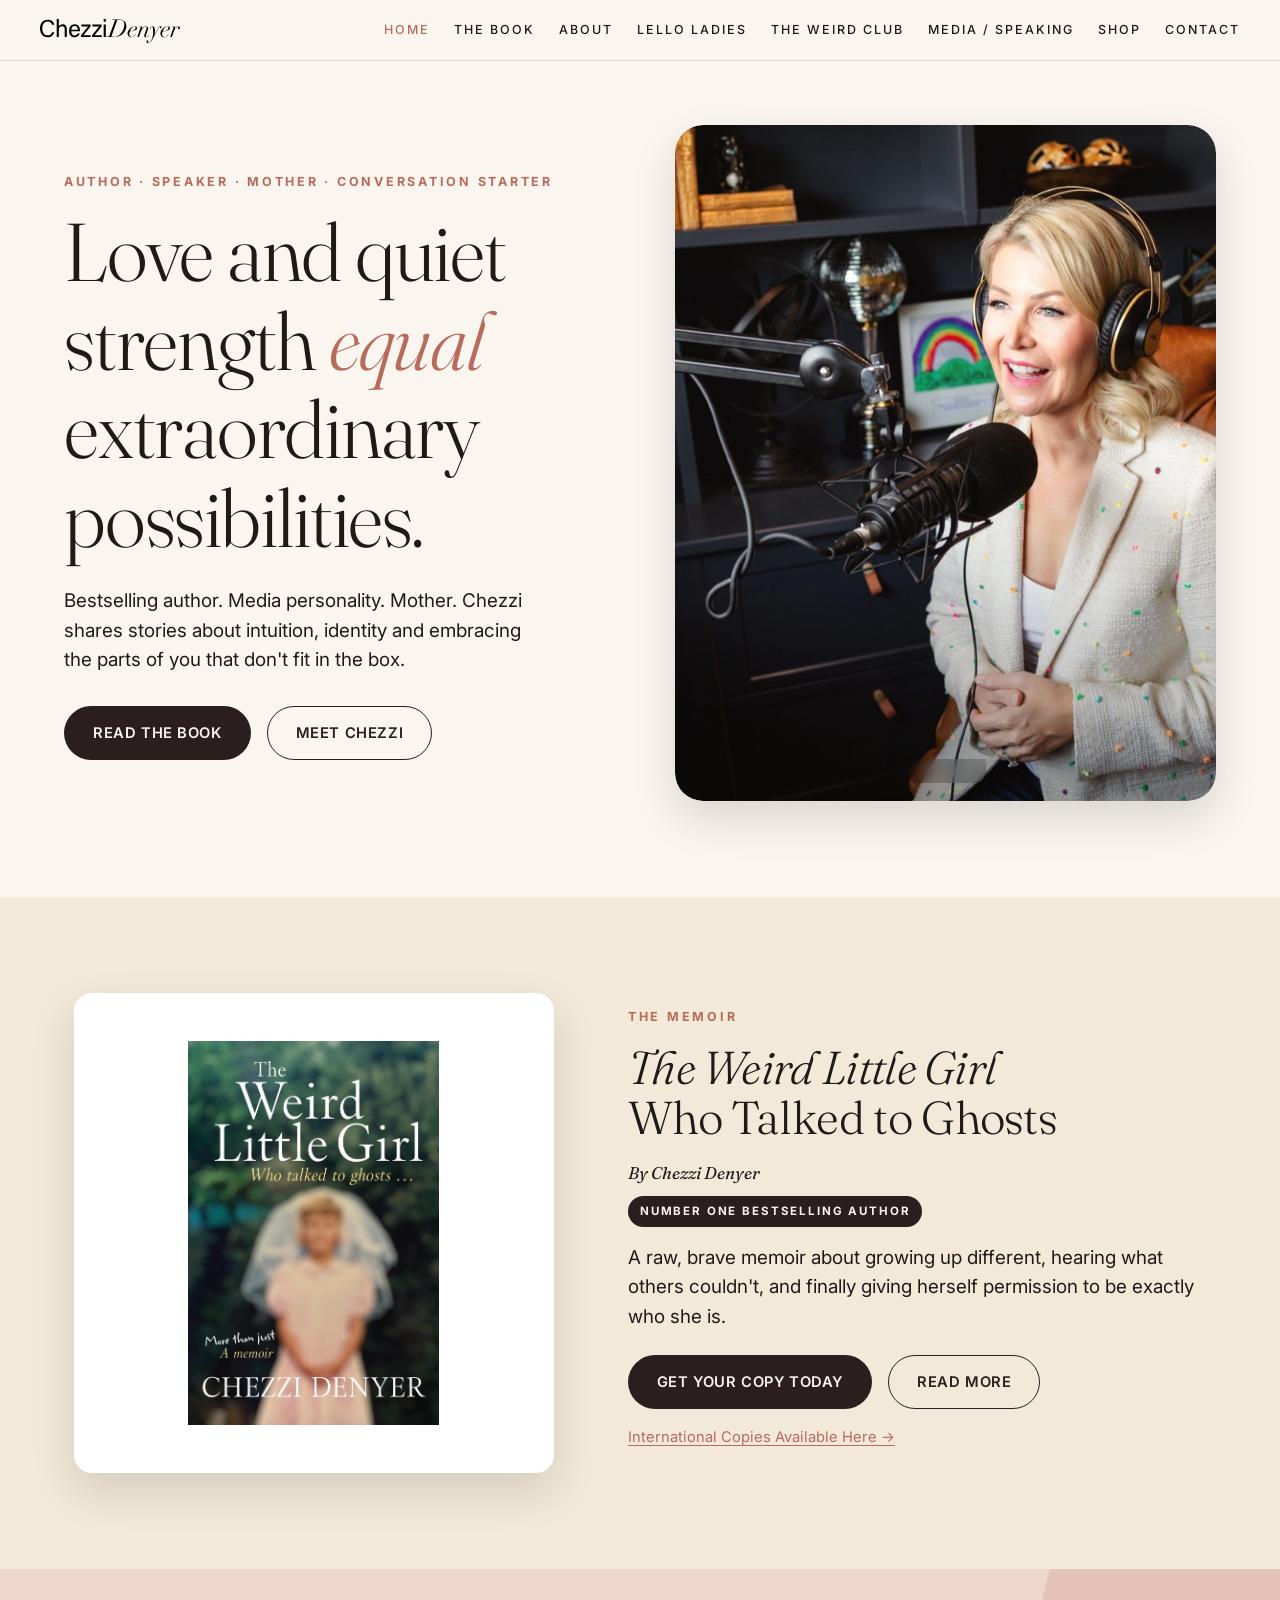
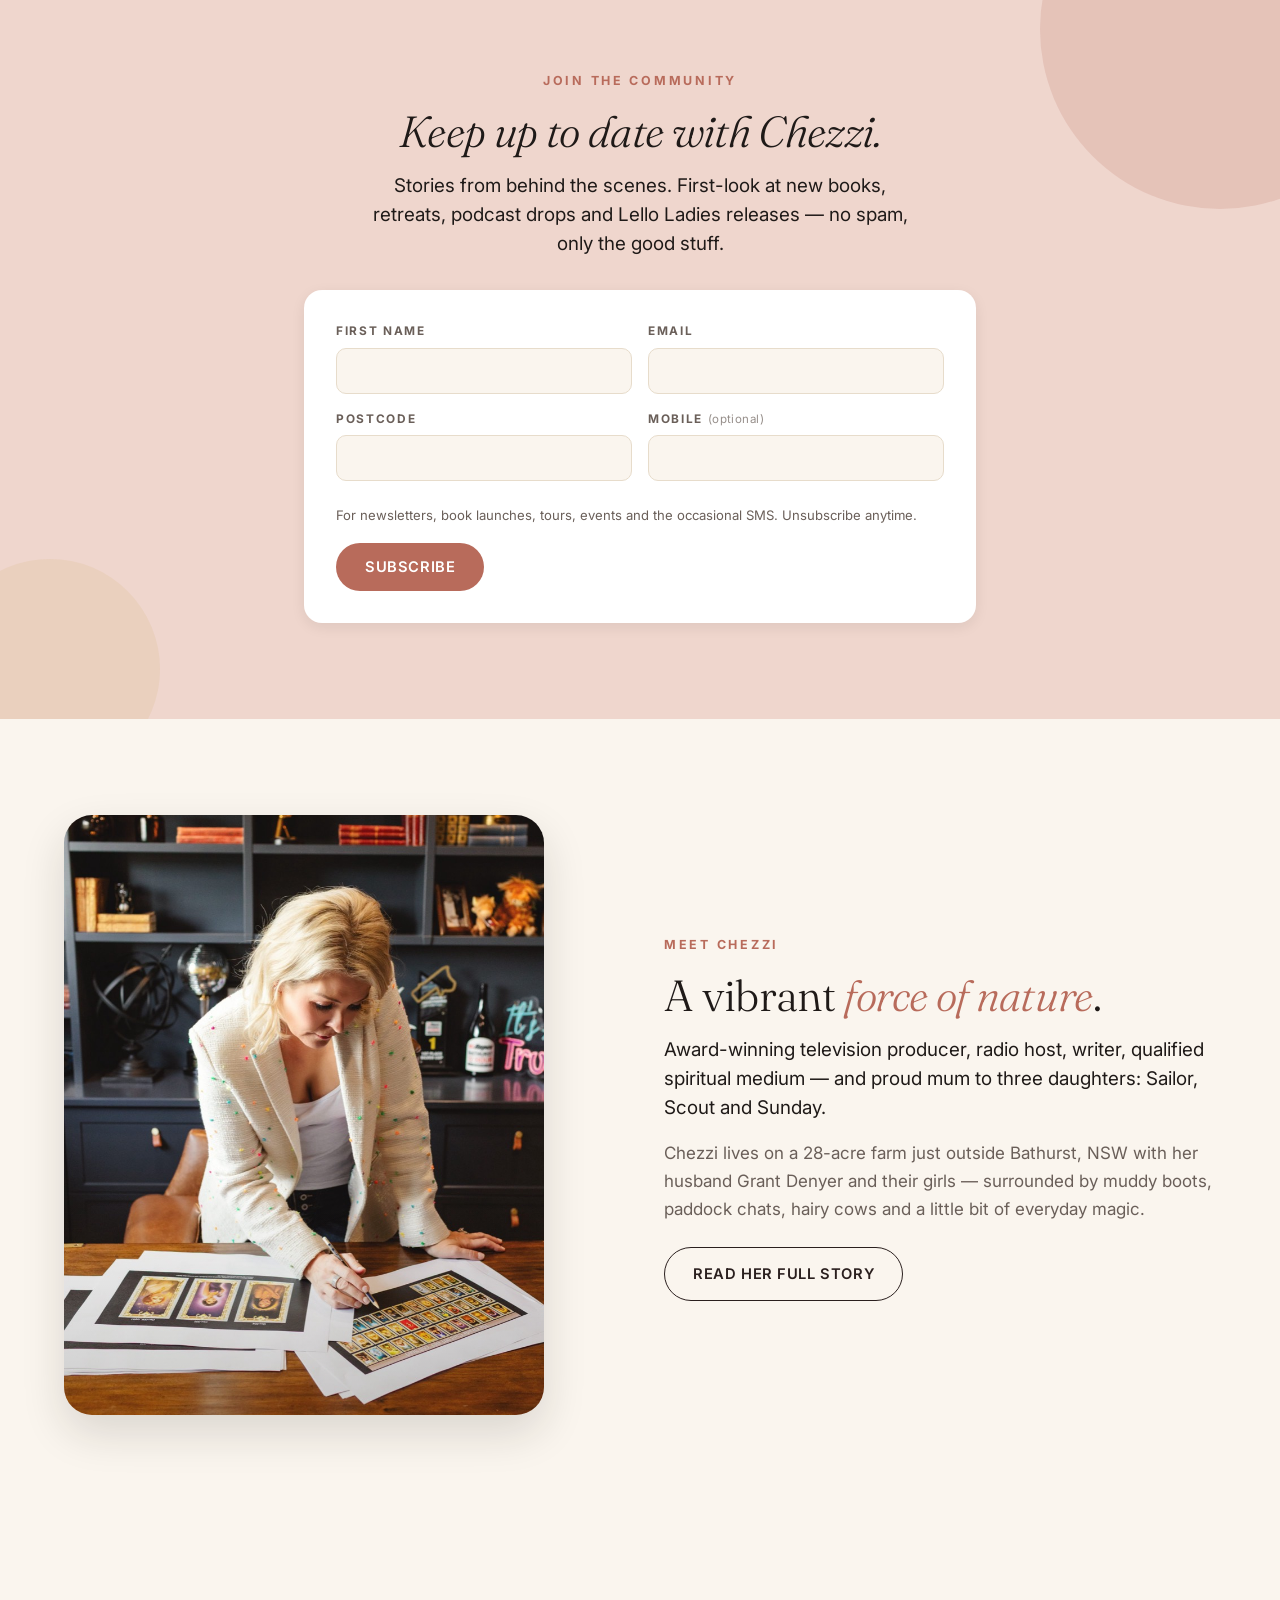
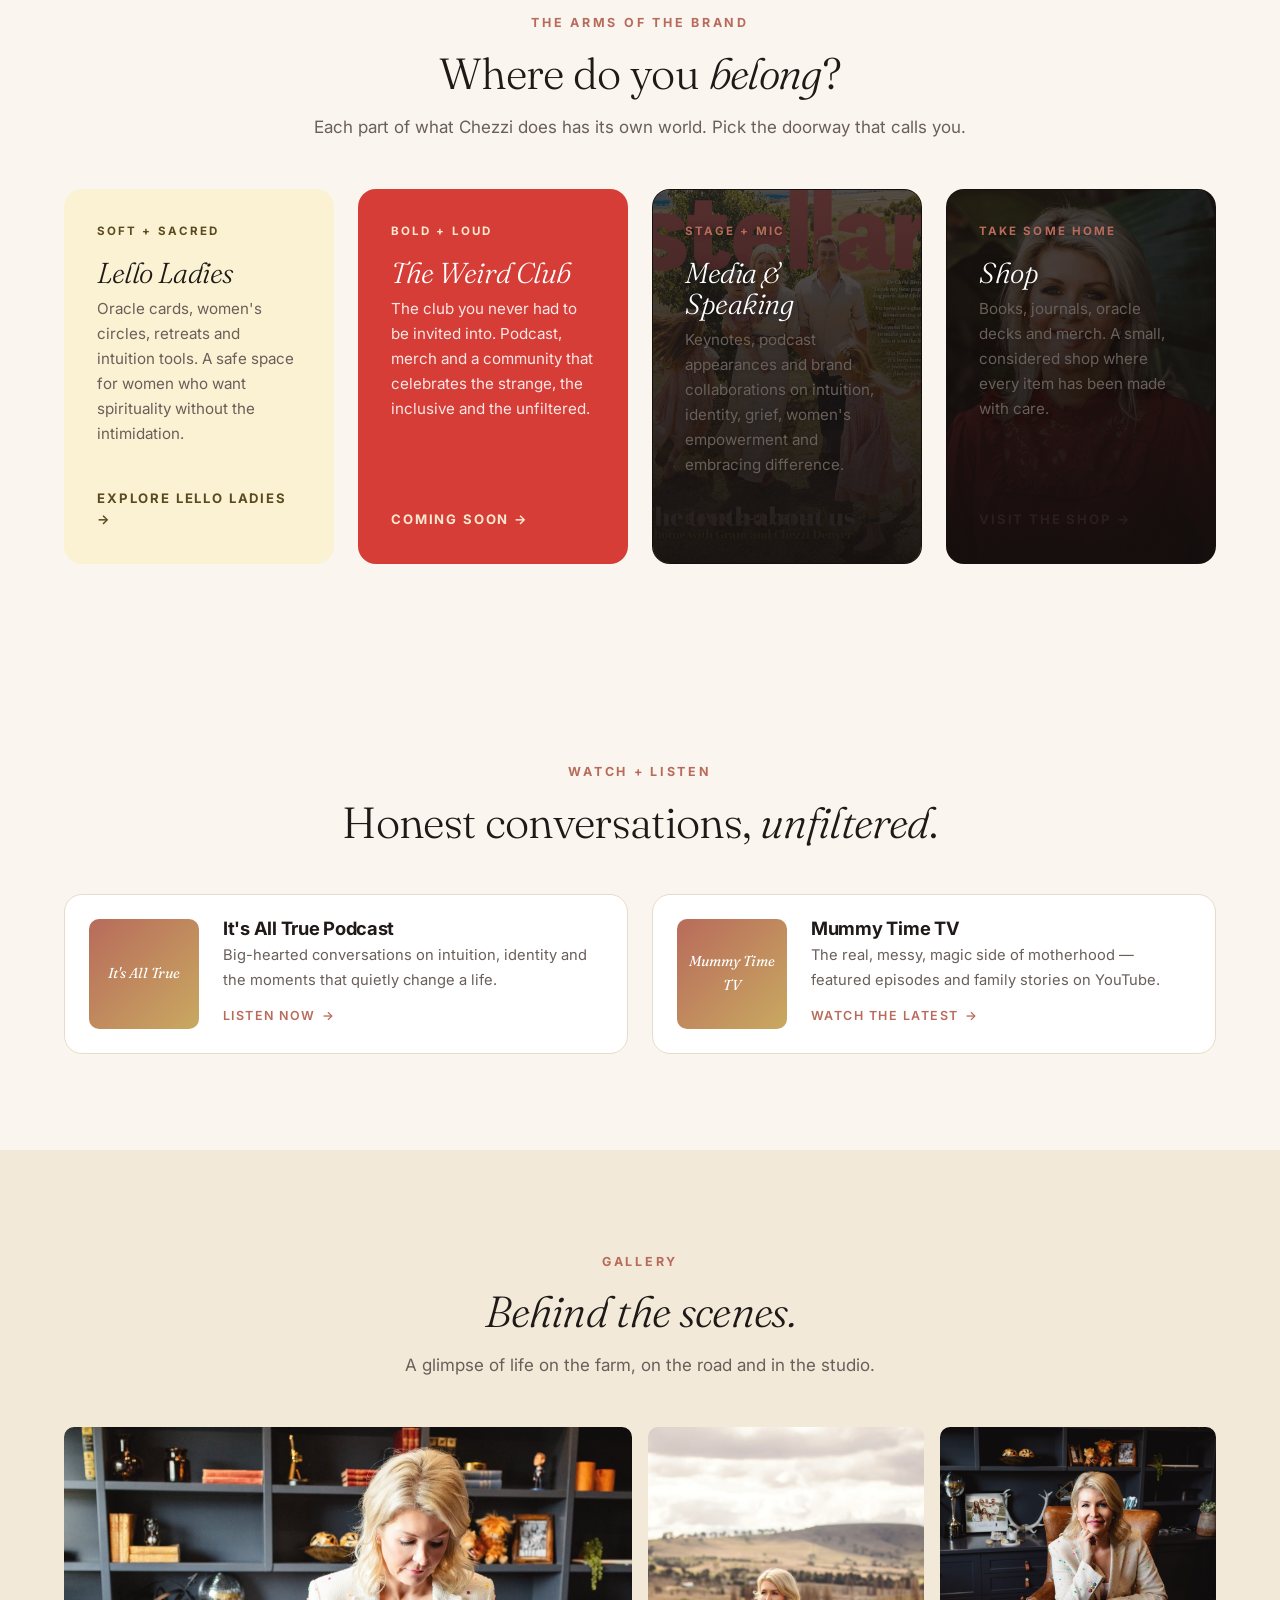
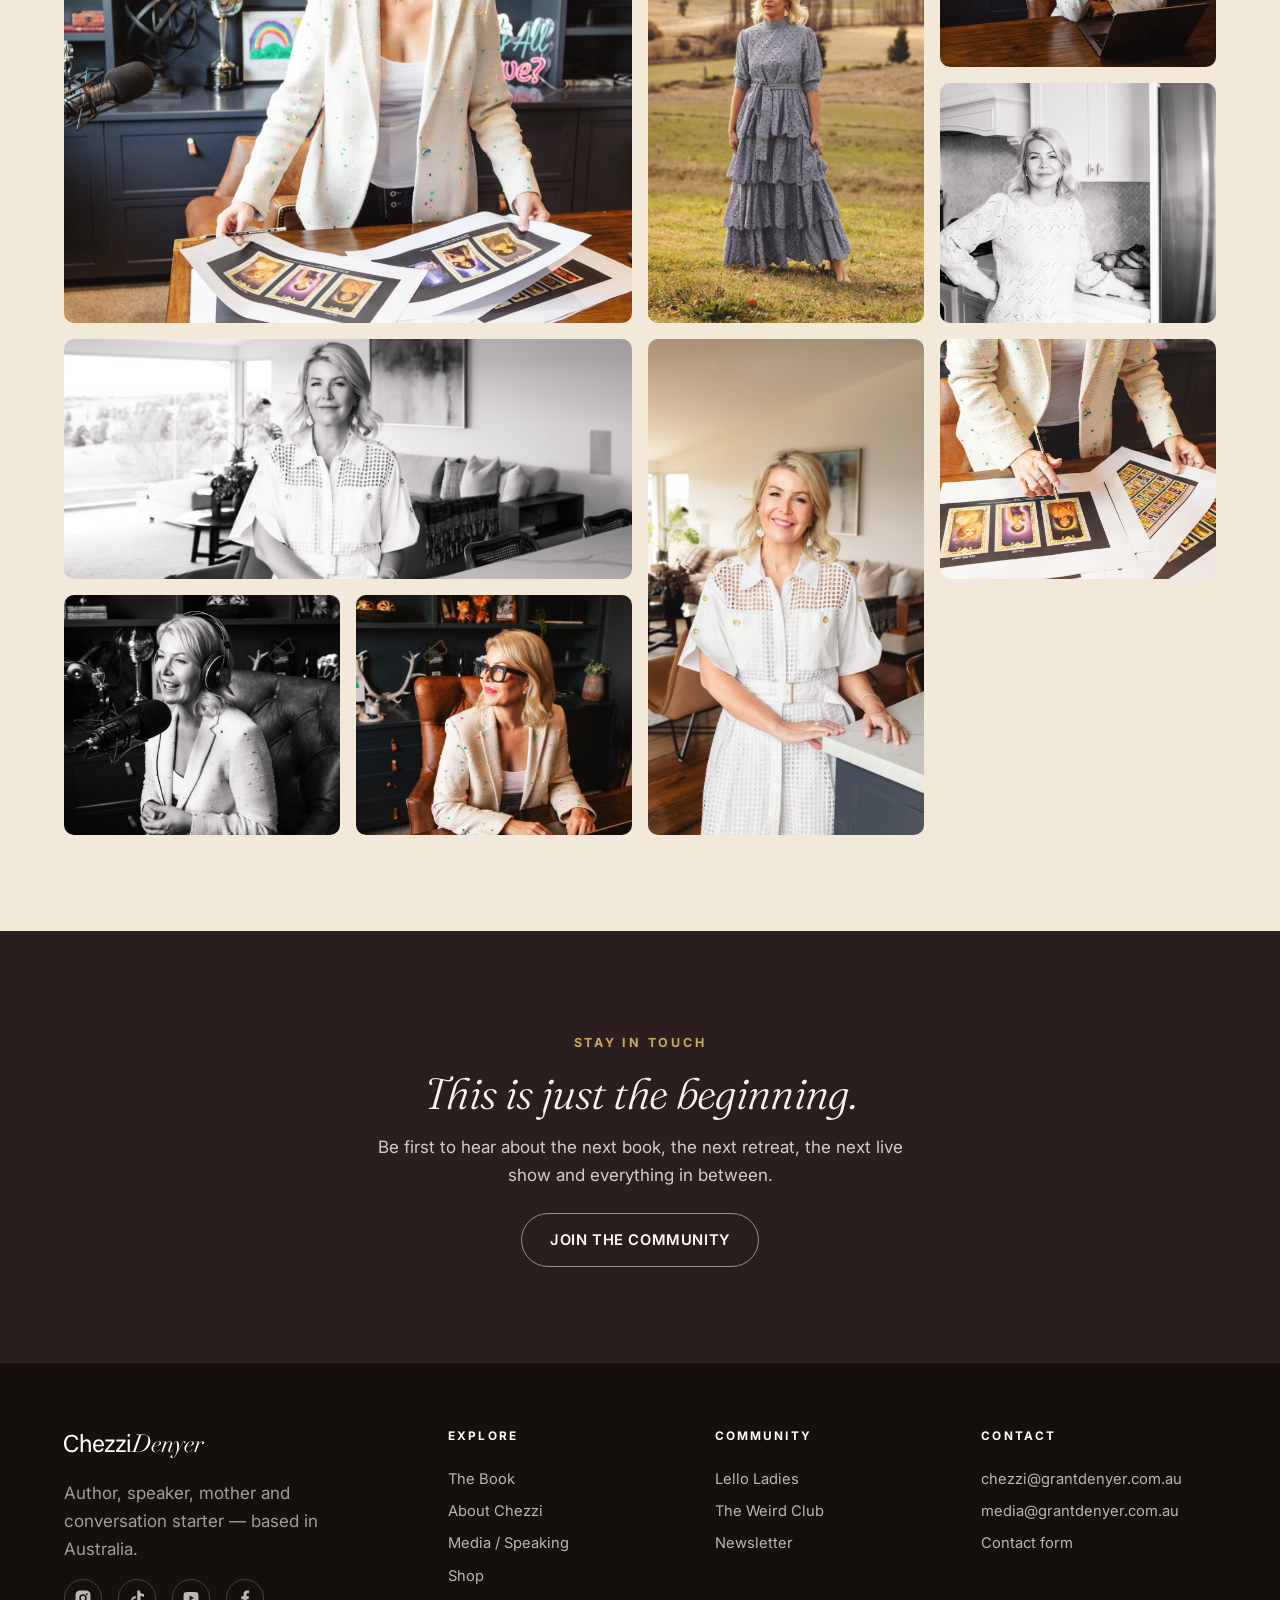
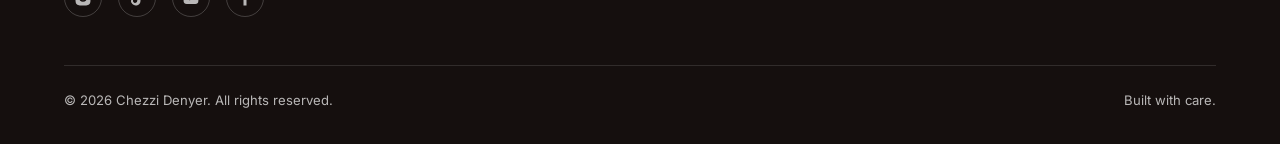
==== index.html @ 5ae21d75 "Initial commit — Chezzi Denyer MVP preview 8 static HTML pages, design-token CSS, full media-library" ====
<!DOCTYPE html>
<html lang="en">
<head>
<meta charset="UTF-8">
<meta name="viewport" content="width=device-width, initial-scale=1">
<meta name="robots" content="noindex,nofollow">

<title>Chezzi Denyer — Author, Speaker, Mother</title>
<meta name="description" content="Chezzi Denyer — bestselling author of The Weird Little Girl Who Talked to Ghosts, founder of Lello Ladies and The Weird Club, speaker and media personality.">
<link rel="preconnect" href="https://fonts.googleapis.com">
<link rel="preconnect" href="https://fonts.gstatic.com" crossorigin>
<link href="https://fonts.googleapis.com/css2?family=Fraunces:ital,opsz,wght@0,9..144,300;0,9..144,400;0,9..144,500;1,9..144,300;1,9..144,400&family=Inter:wght@400;500;600;700&display=swap" rel="stylesheet">
<link rel="stylesheet" href="styles.css">
<link rel="icon" href="media-library/cropped-Chezzi-Denyer-Favicon.jpeg">
</head>
<body>

<header class="site-header">
  <div class="container nav">
    <a href="index.html" class="brand" aria-label="Chezzi Denyer — home">
      <img src="media-library/Chezzi-Denyer-Logo.svg" alt="Chezzi Denyer">
    </a>
    <button class="nav-toggle" aria-label="Menu"><span></span><span></span><span></span></button>
    <nav class="nav-links">
      <a href="index.html" class="active">Home</a>
      <a href="the-weird-little-girl.html">The Book</a>
      <a href="about.html">About</a>
      <a href="lello-ladies.html">Lello Ladies</a>
      <a href="the-weird-club.html">The Weird Club</a>
      <a href="media-speaking.html">Media / Speaking</a>
      <a href="shop.html">Shop</a>
      <a href="contact.html">Contact</a>
    </nav>
  </div>
</header>

<!-- ───────── HERO ─────────
     Per brief: face photos must be first thing visible.
     Use real portrait image when available; placeholder for MVP. -->
<section class="hero">
  <div class="container hero-grid">
    <div class="hero-copy">
      <span class="eyebrow">Author · Speaker · Mother · Conversation Starter</span>
      <h1>Love and quiet strength <em>equal</em> extraordinary possibilities.</h1>
      <p class="lead">Bestselling author. Media personality. Mother. Chezzi shares stories about intuition, identity and embracing the parts of you that don't fit in the box.</p>
      <div class="actions">
        <a href="the-weird-little-girl.html" class="btn btn-primary">Read the book</a>
        <a href="about.html" class="btn btn-outline">Meet Chezzi</a>
      </div>
    </div>
    <div class="hero-slider">
      <div class="hero-slider__track">
        <div class="hero-slider__slide" id="hero-slide-1"><img src="media-library/Chezzi-Denyer-5-1-scaled.jpg" alt="Chezzi Denyer recording the It's All True podcast"></div>
        <div class="hero-slider__slide" id="hero-slide-2"><img src="media-library/Chezzi-Denyer-1.jpg" alt="Chezzi Denyer in a black tuxedo"></div>
        <div class="hero-slider__slide" id="hero-slide-3"><img src="media-library/Chezzi-Denyer-3.jpg" alt="Chezzi Denyer in a red dress amongst banana leaves"></div>
        <div class="hero-slider__slide" id="hero-slide-4"><img src="media-library/Chezzi-Denyer-25.jpg" alt="Chezzi holding her bestselling memoir The Weird Little Girl"></div>
      </div>
      <div class="hero-slider__dots">
        <a href="#hero-slide-1" class="is-active" aria-label="Slide 1"></a>
        <a href="#hero-slide-2" aria-label="Slide 2"></a>
        <a href="#hero-slide-3" aria-label="Slide 3"></a>
        <a href="#hero-slide-4" aria-label="Slide 4"></a>
      </div>
    </div>
  </div>
</section>

<!-- ───────── BOOK ─────────
     Per brief: moved ABOVE about. Subtitle "Number One Bestselling
     Author" sits under "By Chezzi Denyer". Booktopia primary CTA
     plus "International Copies Available Here" link to Brio Books. -->
<section class="section book" id="book">
  <div class="container book-grid">
    <div>
      <div class="book-cover">
        <img src="media-library/Chezzi-Denyer-24.jpg" alt="The Weird Little Girl — Who Talked to Ghosts. A memoir by Chezzi Denyer.">
      </div>
    </div>
    <div class="book-copy">
      <span class="eyebrow">The Memoir</span>
      <h2><em>The Weird Little Girl</em><br>Who Talked to Ghosts</h2>
      <p class="author">By Chezzi Denyer</p>
      <span class="author-tag">Number One Bestselling Author</span>
      <p class="lead">A raw, brave memoir about growing up different, hearing what others couldn't, and finally giving herself permission to be exactly who she is.</p>
      <div class="actions">
        <a href="https://www.booktopia.com.au/" target="_blank" rel="noopener" class="btn btn-primary">Get your copy today</a>
        <a href="the-weird-little-girl.html" class="btn btn-outline">Read more</a>
      </div>
      <p class="intl-link">
        <a href="https://www.briobooks.store/products/the-weird-little-girl-who-talked-to-ghosts" target="_blank" rel="noopener">International Copies Available Here →</a>
      </p>
    </div>
  </div>
</section>

<!-- ───────── SUBSCRIBE ─────────
     Per brief: placed close to the top of the page, under the book.
     Fields: first name, email, postcode, mobile (optional).
     Mailchimp integration on the dev side. -->
<section class="section subscribe" id="subscribe">
  <div class="container subscribe-inner">
    <span class="eyebrow">Join the Community</span>
    <h2><em>Keep up to date with Chezzi.</em></h2>
    <p class="lead">Stories from behind the scenes. First-look at new books, retreats, podcast drops and Lello Ladies releases — no spam, only the good stuff.</p>

    <form class="subscribe-form" action="#" method="post" novalidate>
      <div class="field">
        <label for="fname">First name</label>
        <input type="text" id="fname" name="fname" autocomplete="given-name" required>
      </div>
      <div class="field">
        <label for="email">Email</label>
        <input type="email" id="email" name="email" autocomplete="email" required>
      </div>
      <div class="field">
        <label for="postcode">Postcode</label>
        <input type="text" id="postcode" name="postcode" autocomplete="postal-code" inputmode="numeric" required>
      </div>
      <div class="field">
        <label for="mobile">Mobile <span class="optional">(optional)</span></label>
        <input type="tel" id="mobile" name="mobile" autocomplete="tel" inputmode="tel">
      </div>
      <div class="submit-row">
        <small>For newsletters, book launches, tours, events and the occasional SMS. Unsubscribe anytime.</small>
        <button type="submit" class="btn btn-accent">Subscribe</button>
      </div>
    </form>
  </div>
</section>

<!-- ───────── ABOUT (moved down per brief) ───────── -->
<section class="section about-preview" id="about">
  <div class="container about-preview-grid">
    <div class="hero-portrait" style="max-width: 480px;">
      <img src="media-library/Chezzi-Denyer-6-1-scaled.jpg" alt="Chezzi Denyer with Grant Denyer on their farm outside Bathurst">
    </div>
    <div>
      <span class="eyebrow">Meet Chezzi</span>
      <h2>A vibrant <em>force of nature</em>.</h2>
      <p class="lead">Award-winning television producer, radio host, writer, qualified spiritual medium — and proud mum to three daughters: Sailor, Scout and Sunday.</p>
      <p>Chezzi lives on a 28-acre farm just outside Bathurst, NSW with her husband Grant Denyer and their girls — surrounded by muddy boots, paddock chats, hairy cows and a little bit of everyday magic.</p>
      <div class="actions">
        <a href="about.html" class="btn btn-outline">Read her full story</a>
      </div>
    </div>
  </div>
</section>

<!-- ───────── BRAND ARMS ─────────
     Lello Ladies + The Weird Club + Media + Shop as 4 entry points -->
<section class="section section--alt arms">
  <div class="container">
    <div class="text-center" style="max-width: 720px; margin: 0 auto var(--s-6);">
      <span class="eyebrow">The Arms of the Brand</span>
      <h2>Where do you <em>belong</em>?</h2>
      <p>Each part of what Chezzi does has its own world. Pick the doorway that calls you.</p>
    </div>
    <div class="arms-grid">
      <a href="lello-ladies.html" class="arm-card arm-card--lello">
        <span class="arm-eyebrow">Soft + Sacred</span>
        <h3>Lello Ladies</h3>
        <p>Oracle cards, women's circles, retreats and intuition tools. A safe space for women who want spirituality without the intimidation.</p>
        <span class="arm-cta">Explore Lello Ladies</span>
      </a>
      <a href="the-weird-club.html" class="arm-card arm-card--weird">
        <span class="arm-eyebrow">Bold + Loud</span>
        <h3>The Weird Club</h3>
        <p>The club you never had to be invited into. Podcast, merch and a community that celebrates the strange, the inclusive and the unfiltered.</p>
        <span class="arm-cta">Coming soon</span>
      </a>
      <a href="media-speaking.html" class="arm-card arm-card--with-image">
        <img class="arm-card__bg" src="media-library/Chezzi-Denyer-2.jpg" alt="" aria-hidden="true">
        <span class="arm-eyebrow">Stage + Mic</span>
        <h3>Media &amp; Speaking</h3>
        <p>Keynotes, podcast appearances and brand collaborations on intuition, identity, grief, women's empowerment and embracing difference.</p>
        <span class="arm-cta">Book Chezzi</span>
      </a>
      <a href="shop.html" class="arm-card arm-card--with-image">
        <img class="arm-card__bg" src="media-library/Chezzi-Denyer-image-3.jpg" alt="" aria-hidden="true">
        <span class="arm-eyebrow">Take Some Home</span>
        <h3>Shop</h3>
        <p>Books, journals, oracle decks and merch. A small, considered shop where every item has been made with care.</p>
        <span class="arm-cta">Visit the shop</span>
      </a>
    </div>
  </div>
</section>

<!-- ───────── PODCASTS / MEDIA ─────────
     "It's All True" + "Mummy Time TV". Logos + descriptions
     to be supplied later — using stylised placeholders. -->
<section class="section">
  <div class="container">
    <div class="text-center" style="max-width: 720px; margin: 0 auto var(--s-6);">
      <span class="eyebrow">Watch + Listen</span>
      <h2>Honest conversations, <em>unfiltered</em>.</h2>
    </div>
    <div class="podcast-strip">
      <div class="podcast-card">
        <div class="podcast-card__art">It's All True</div>
        <div>
          <h3>It's All True Podcast</h3>
          <p>Big-hearted conversations on intuition, identity and the moments that quietly change a life.</p>
          <a href="#" class="link-arrow">Listen now</a>
        </div>
      </div>
      <div class="podcast-card">
        <div class="podcast-card__art">Mummy Time TV</div>
        <div>
          <h3>Mummy Time TV</h3>
          <p>The real, messy, magic side of motherhood — featured episodes and family stories on YouTube.</p>
          <a href="#" class="link-arrow">Watch the latest</a>
        </div>
      </div>
    </div>
  </div>
</section>

<!-- ───────── GALLERY ─────────
     Editorial photo mosaic — mix of family, portrait + lifestyle.
     Mirrors the live site's gallery image set. -->
<section class="section section--alt">
  <div class="container">
    <div class="text-center" style="max-width: 720px; margin: 0 auto var(--s-6);">
      <span class="eyebrow">Gallery</span>
      <h2><em>Behind the scenes.</em></h2>
      <p>A glimpse of life on the farm, on the road and in the studio.</p>
    </div>
    <div class="gallery">
      <div class="gallery__item gallery__item--big"><img src="media-library/Chezzi-Denyer-8-1-scaled.jpg" alt="Family portrait on the farm" loading="lazy"></div>
      <div class="gallery__item gallery__item--tall"><img src="media-library/Chezzi-Denyer-23-scaled.jpg" alt="Editorial portrait" loading="lazy"></div>
      <div class="gallery__item"><img src="media-library/Chezzi-Denyer-18-scaled.jpg" alt="Lifestyle photo" loading="lazy"></div>
      <div class="gallery__item"><img src="media-library/Chezzi-Denyer-11-scaled.jpg" alt="Family in the paddock" loading="lazy"></div>
      <div class="gallery__item gallery__item--wide"><img src="media-library/Chezzi-Denyer-10-scaled.jpg" alt="Family farm scene" loading="lazy"></div>
      <div class="gallery__item gallery__item--tall"><img src="media-library/Chezzi-Denyer-14-scaled.jpg" alt="Editorial portrait" loading="lazy"></div>
      <div class="gallery__item"><img src="media-library/Chezzi-Denyer-7-1-scaled.jpg" alt="Family field portrait" loading="lazy"></div>
      <div class="gallery__item"><img src="media-library/Chezzi-Denyer-4-1-scaled.jpg" alt="Portrait" loading="lazy"></div>
      <div class="gallery__item"><img src="media-library/Chezzi-Denyer-3-1-scaled.jpg" alt="Portrait" loading="lazy"></div>
    </div>
  </div>
</section>

<!-- ───────── FINAL CTA ───────── -->
<section class="section cta-band">
  <div class="container container--narrow">
    <span class="eyebrow" style="color: var(--secondary);">Stay In Touch</span>
    <h2><em>This is just the beginning.</em></h2>
    <p>Be first to hear about the next book, the next retreat, the next live show and everything in between.</p>
    <a href="#subscribe" class="btn btn-ghost-light">Join the community</a>
  </div>
</section>

<!-- ───────── FOOTER ───────── -->
<footer class="site-footer">
  <div class="container">
    <div class="footer-grid">
      <div>
        <a href="index.html" class="brand brand--inverted" aria-label="Chezzi Denyer — home">
          <img src="media-library/Chezzi-Denyer-Logo.svg" alt="Chezzi Denyer">
        </a>
        <p style="margin-top: var(--s-3); color: rgba(255,255,255,0.6); max-width: 320px;">Author, speaker, mother and conversation starter — based in Australia.</p>
        <div class="social">
          <a href="#" aria-label="Instagram"><svg viewBox="0 0 24 24" aria-hidden="true"><path d="M12 2c2.717 0 3.056.01 4.122.06 1.065.05 1.79.217 2.428.465.66.254 1.216.598 1.772 1.153a4.908 4.908 0 0 1 1.153 1.772c.247.637.415 1.363.465 2.428.047 1.066.06 1.405.06 4.122 0 2.717-.01 3.056-.06 4.122-.05 1.065-.218 1.79-.465 2.428a4.883 4.883 0 0 1-1.153 1.772 4.915 4.915 0 0 1-1.772 1.153c-.637.247-1.363.415-2.428.465-1.066.047-1.405.06-4.122.06-2.717 0-3.056-.01-4.122-.06-1.065-.05-1.79-.218-2.428-.465a4.89 4.89 0 0 1-1.772-1.153 4.904 4.904 0 0 1-1.153-1.772c-.248-.637-.415-1.363-.465-2.428C2.013 15.056 2 14.717 2 12c0-2.717.01-3.056.06-4.122.05-1.066.217-1.79.465-2.428.254-.66.598-1.216 1.153-1.772A4.897 4.897 0 0 1 5.45 2.525c.638-.248 1.362-.415 2.428-.465C8.944 2.013 9.283 2 12 2zm0 5a5 5 0 1 0 0 10 5 5 0 0 0 0-10zm6.5-.25a1.25 1.25 0 0 0-2.5 0 1.25 1.25 0 0 0 2.5 0zM12 9a3 3 0 1 1 0 6 3 3 0 0 1 0-6z" /></svg></a>
          <a href="#" aria-label="TikTok"><svg viewBox="0 0 24 24" aria-hidden="true"><path d="M19.59 6.69a4.83 4.83 0 0 1-3.77-4.25V2h-3.45v13.67a2.89 2.89 0 0 1-5.2 1.74 2.89 2.89 0 0 1 2.31-4.64 2.93 2.93 0 0 1 .88.13V9.4a6.84 6.84 0 0 0-1-.05A6.33 6.33 0 0 0 5.8 20.1a6.34 6.34 0 0 0 10.86-4.43V8.84a8.16 8.16 0 0 0 4.77 1.52V6.69h-1.84z" /></svg></a>
          <a href="#" aria-label="YouTube"><svg viewBox="0 0 24 24" aria-hidden="true"><path d="M21.582 6.186a2.506 2.506 0 0 0-1.768-1.768C18.254 4 12 4 12 4s-6.254 0-7.814.418a2.506 2.506 0 0 0-1.768 1.768C2 7.746 2 12 2 12s0 4.254.418 5.814a2.506 2.506 0 0 0 1.768 1.768C5.746 20 12 20 12 20s6.254 0 7.814-.418a2.506 2.506 0 0 0 1.768-1.768C22 16.254 22 12 22 12s0-4.254-.418-5.814zM10 15.464V8.536L16 12l-6 3.464z" /></svg></a>
          <a href="#" aria-label="Facebook"><svg viewBox="0 0 24 24" aria-hidden="true"><path d="M14 13.5h2.5l1-4H14v-2c0-1.03 0-2 2-2h1.5V2.14c-.326-.043-1.557-.14-2.857-.14C11.928 2 10 3.657 10 6.7v2.8H7v4h3V22h4v-8.5z" /></svg></a>
        </div>
      </div>
      <div>
        <h5>Explore</h5>
        <a href="the-weird-little-girl.html">The Book</a>
        <a href="about.html">About Chezzi</a>
        <a href="media-speaking.html">Media / Speaking</a>
        <a href="shop.html">Shop</a>
      </div>
      <div>
        <h5>Community</h5>
        <a href="lello-ladies.html">Lello Ladies</a>
        <a href="the-weird-club.html">The Weird Club</a>
        <a href="#subscribe">Newsletter</a>
      </div>
      <div>
        <h5>Contact</h5>
        <a href="mailto:chezzi@grantdenyer.com.au">chezzi@grantdenyer.com.au</a>
        <a href="mailto:media@grantdenyer.com.au">media@grantdenyer.com.au</a>
        <a href="contact.html">Contact form</a>
      </div>
    </div>
    <div class="legal">
      <span>&copy; 2026 Chezzi Denyer. All rights reserved.</span>
      <span>Built with care.</span>
    </div>
  </div>
</footer>

</body>
</html>
---- styles.css ----
/* =========================================================
   Chezzi Denyer — MVP prototype stylesheet
   Design system: editorial cream + deep aubergine + warm clay
   Tokens are ACSS-style (--primary, --bg, --r-md, --s-3 …)
   so the Etch build can map them 1:1 onto Automatic.css.
   ========================================================= */

:root {
  /* ─────────── Palette ─────────── */
  --primary:           #2a1f1e;   /* near-black aubergine — editorial text + CTAs */
  --primary-hover:     #44322f;
  --primary-dark:      #150f0e;

  --accent:            #b86b5b;   /* warm clay terracotta — feminine + bold */
  --accent-hover:      #c8806f;
  --accent-light:      #efd6cd;

  --secondary:         #c9a961;   /* brass gold — editorial accent */
  --secondary-hover:   #d8ba78;

  --text-color:        #1f1a18;
  --text-muted:        #6a5f59;

  --bg:                #faf5ee;   /* warm cream — page background */
  --bg-alt:            #f2e9d9;   /* deeper cream — alt sections */
  --surface:           #ffffff;
  --line:              #e7dccb;

  /* Sub-brand tints (used on Lello / Weird Club sections + pages) */
  --lello-bg:          #fbf2d4;   /* soft sunlit yellow */
  --lello-ink:         #5a4a1f;
  --weird-bg:          #d63d36;   /* coral red — matches Weird Club logo */
  --weird-pink:        #f4b0b9;   /* soft pink — wordmark in the logo */
  --weird-cream:       #fae8d0;   /* cream cursive — "club" in the logo */
  --weird-pop:         #fae8d0;   /* CTA colour — cream on red */

  /* Type */
  --display: 'Fraunces', 'Cormorant Garamond', Georgia, serif;
  --body:    'Inter', -apple-system, BlinkMacSystemFont, 'Segoe UI', sans-serif;

  /* Space (8pt grid) */
  --s-1: 4px;  --s-2: 8px;  --s-3: 16px; --s-4: 24px;
  --s-5: 32px; --s-6: 48px; --s-7: 64px; --s-8: 96px;

  /* Radius */
  --r-sm: 4px; --r-md: 10px; --r-lg: 18px; --r-xl: 28px;

  /* Shadows */
  --shadow-sm: 0 1px 2px rgba(31,26,24,0.04), 0 2px 6px rgba(31,26,24,0.04);
  --shadow-md: 0 4px 14px rgba(31,26,24,0.08);
  --shadow-lg: 0 18px 44px rgba(31,26,24,0.14);
}

/* Reset */
*, *::before, *::after { box-sizing: border-box; }
html { -webkit-text-size-adjust: 100%; scroll-behavior: smooth; }
body {
  margin: 0;
  background: var(--bg);
  color: var(--text-color);
  font-family: var(--body);
  font-size: 17px;
  line-height: 1.65;
  -webkit-font-smoothing: antialiased;
  text-rendering: optimizeLegibility;
}
img { max-width: 100%; display: block; height: auto; }
a { color: var(--primary); text-decoration: none; transition: color .2s ease; }
a:hover { color: var(--accent); }

/* Typography */
h1, h2, h3, h4 {
  font-family: var(--display);
  font-weight: 400;
  line-height: 1.08;
  letter-spacing: -0.015em;
  margin: 0 0 var(--s-3);
  color: var(--text-color);
}
h1 { font-size: clamp(2.6rem, 6vw, 4.8rem); font-weight: 300; }
h2 { font-size: clamp(2rem, 3.4vw, 3rem); font-weight: 300; }
h3 { font-size: clamp(1.3rem, 2vw, 1.55rem); font-weight: 400; }
h4 { font-size: 0.78rem; font-family: var(--body); font-weight: 700; letter-spacing: 0.18em; text-transform: uppercase; color: var(--accent); margin-bottom: var(--s-2); }
p  { margin: 0 0 var(--s-3); color: var(--text-muted); }
.lead { font-size: 1.18rem; color: var(--text-color); line-height: 1.55; }

em, .italic { font-style: italic; font-family: var(--display); font-weight: 300; }

/* Layout */
.container { width: 100%; max-width: 1200px; margin: 0 auto; padding: 0 var(--s-4); }
.container--narrow { max-width: 840px; }
.section   { padding: var(--s-7) 0; }
.section--tight { padding: var(--s-6) 0; }
.section--alt { background: var(--bg-alt); }
@media (min-width: 800px) { .section { padding: var(--s-8) 0; } }

/* Eyebrow */
.eyebrow {
  display: inline-block;
  font-size: 0.78rem; font-weight: 700;
  letter-spacing: 0.22em; text-transform: uppercase;
  color: var(--accent);
  margin-bottom: var(--s-3);
}

/* Buttons */
.btn {
  display: inline-flex; align-items: center; justify-content: center; gap: 10px;
  padding: 14px 28px;
  font-family: var(--body); font-weight: 600; font-size: 0.92rem;
  letter-spacing: 0.04em;
  border-radius: 999px;
  border: 1.5px solid transparent;
  transition: transform .18s ease, background .2s ease, color .2s ease, border-color .2s ease;
  cursor: pointer;
  text-decoration: none;
  text-transform: uppercase;
}
.btn-primary   { background: var(--primary); color: var(--bg); }
.btn-primary:hover { background: var(--primary-hover); color: var(--bg); transform: translateY(-1px); }
.btn-accent    { background: var(--accent); color: #fff; }
.btn-accent:hover { background: var(--accent-hover); color: #fff; transform: translateY(-1px); }
.btn-outline   { background: transparent; color: var(--primary); border-color: var(--primary); }
.btn-outline:hover { background: var(--primary); color: var(--bg); }
.btn-ghost-light { background: transparent; color: #fff; border-color: rgba(255,255,255,0.5); }
.btn-ghost-light:hover { background: #fff; color: var(--primary); border-color: #fff; }
.btn-pop      { background: var(--weird-cream); color: var(--weird-bg); }
.btn-pop:hover { background: #fff; color: var(--weird-bg); transform: translateY(-1px); }

.link-arrow {
  display: inline-flex; align-items: center; gap: 6px;
  font-weight: 600; font-size: 0.92rem; color: var(--accent);
  text-transform: uppercase; letter-spacing: 0.12em;
}
.link-arrow::after { content: "→"; transition: transform .2s ease; }
.link-arrow:hover { color: var(--primary); }
.link-arrow:hover::after { transform: translateX(3px); }

/* ───────── Header / Nav ───────── */
.site-header {
  position: sticky; top: 0; z-index: 50;
  background: rgba(250, 245, 238, 0.94);
  backdrop-filter: saturate(140%) blur(10px);
  border-bottom: 1px solid var(--line);
}
.nav {
  display: flex; align-items: center; justify-content: space-between;
  padding: var(--s-3) 0;
}
.brand {
  font-family: var(--display); font-size: 1.4rem; font-weight: 300;
  letter-spacing: 0.16em; text-transform: uppercase;
  color: var(--text-color);
  display: inline-flex; align-items: center;
}
.brand img { height: 28px; width: auto; display: block; }
.brand--inverted img { filter: invert(1) brightness(2); }
.nav-toggle {
  display: inline-flex; flex-direction: column; gap: 5px;
  background: transparent; border: 0; cursor: pointer; padding: 8px;
}
.nav-toggle span { display: block; width: 22px; height: 1.5px; background: var(--text-color); }
.nav-links {
  display: none;
  gap: var(--s-4);
  align-items: center;
}
.nav-links a {
  color: var(--text-color);
  font-size: 0.78rem; font-weight: 500;
  letter-spacing: 0.16em; text-transform: uppercase;
}
.nav-links a:hover, .nav-links a.active { color: var(--accent); }
@media (min-width: 1080px) {
  .nav-toggle { display: none; }
  .nav-links { display: flex; }
}

/* ───────── Hero (face-first) ───────── */
.hero {
  position: relative;
  padding: var(--s-7) 0 var(--s-8);
}
.hero-grid {
  display: grid; gap: var(--s-6); align-items: center;
}
@media (min-width: 900px) {
  .hero-grid { grid-template-columns: 1fr 1.05fr; gap: var(--s-8); }
}
.hero-copy h1 {
  font-size: clamp(2.8rem, 6.4vw, 5.4rem);
}
.hero-copy h1 em {
  color: var(--accent);
}
.hero-copy .lead { max-width: 460px; margin-top: var(--s-4); }
.hero-copy .actions { display: flex; flex-wrap: wrap; gap: var(--s-3); margin-top: var(--s-5); }

.hero-portrait {
  position: relative;
  border-radius: var(--r-xl);
  overflow: hidden;
  box-shadow: var(--shadow-lg);
}
.hero-portrait img { aspect-ratio: 4/5; object-fit: cover; width: 100%; }
.hero-portrait::after {
  content: ""; position: absolute; inset: 0;
  background: linear-gradient(180deg, transparent 60%, rgba(0,0,0,0.18) 100%);
  pointer-events: none;
}

/* ─── Hero slider (CSS scroll-snap, anchor-driven dots) ─── */
.hero-slider {
  position: relative;
  border-radius: var(--r-xl);
  overflow: hidden;
  box-shadow: var(--shadow-lg);
}
.hero-slider__track {
  display: grid;
  grid-auto-flow: column;
  grid-auto-columns: 100%;
  overflow-x: auto;
  scroll-snap-type: x mandatory;
  scroll-behavior: smooth;
  scrollbar-width: none;
  border-radius: inherit;
}
.hero-slider__track::-webkit-scrollbar { display: none; }
.hero-slider__slide {
  scroll-snap-align: start;
  position: relative;
  aspect-ratio: 4/5;
  overflow: hidden;
}
.hero-slider__slide img {
  width: 100%; height: 100%; object-fit: cover; display: block;
}
.hero-slider__slide::after {
  content: ""; position: absolute; inset: 0;
  background: linear-gradient(180deg, transparent 55%, rgba(0,0,0,0.28) 100%);
  pointer-events: none;
}
.hero-slider__dots {
  position: absolute; left: 50%; bottom: 18px;
  transform: translateX(-50%);
  display: flex; gap: 8px; z-index: 2;
  background: rgba(0,0,0,0.18);
  backdrop-filter: blur(8px);
  padding: 8px 12px;
  border-radius: 999px;
}
.hero-slider__dots a {
  display: block; width: 8px; height: 8px; border-radius: 50%;
  background: rgba(255,255,255,0.55);
  transition: background .2s ease, transform .2s ease;
}
.hero-slider__dots a:hover { background: #fff; transform: scale(1.2); }
.hero-slider__dots a:target,
.hero-slider__dots a.is-active { background: #fff; }

/* ─── Editorial gallery (homepage + about page) ─── */
.gallery {
  display: grid;
  gap: var(--s-3);
  grid-template-columns: repeat(2, 1fr);
}
@media (min-width: 720px) { .gallery { grid-template-columns: repeat(3, 1fr); } }
@media (min-width: 1000px) { .gallery { grid-template-columns: repeat(4, 1fr); grid-auto-rows: 240px; } }

.gallery__item {
  position: relative; overflow: hidden;
  border-radius: var(--r-md);
  background: var(--bg-alt);
}
.gallery__item img {
  width: 100%; height: 100%; object-fit: cover; display: block;
  transition: transform .4s ease;
}
.gallery__item:hover img { transform: scale(1.05); }

/* Editorial mosaic spans (only on wider screens for visual variety) */
@media (min-width: 1000px) {
  .gallery__item--tall { grid-row: span 2; }
  .gallery__item--wide { grid-column: span 2; }
  .gallery__item--big  { grid-row: span 2; grid-column: span 2; }
}

/* About page — bio sections with side imagery */
.bio-section {
  display: grid; gap: var(--s-6); align-items: center;
}
@media (min-width: 900px) { .bio-section { grid-template-columns: 1fr 1fr; gap: var(--s-7); } }
.bio-section--reverse > .bio-section__media { order: 2; }
@media (max-width: 900px) {
  .bio-section--reverse > .bio-section__media { order: 0; }
}
.bio-section__media img {
  width: 100%; aspect-ratio: 4/5; object-fit: cover;
  border-radius: var(--r-lg);
  box-shadow: var(--shadow-md);
}
.bio-section__media--wide img { aspect-ratio: 5/4; }
.bio-section__body h2 em { color: var(--accent); }
.bio-section__body p + p { margin-top: var(--s-3); }

/* placeholder portrait — for when images haven't been supplied yet */
.portrait-placeholder {
  aspect-ratio: 4/5;
  width: 100%;
  background: linear-gradient(135deg, var(--accent-light) 0%, var(--bg-alt) 100%);
  display: flex; align-items: center; justify-content: center;
  font-family: var(--display); font-style: italic;
  color: var(--accent); font-size: 1.2rem;
  border-radius: var(--r-xl);
  box-shadow: var(--shadow-lg);
}

/* ───────── Book section ───────── */
.book {
  background: var(--bg-alt);
}
.book-grid {
  display: grid; gap: var(--s-6); align-items: center;
}
@media (min-width: 900px) {
  .book-grid { grid-template-columns: 0.85fr 1fr; gap: var(--s-7); }
}
.book-cover {
  aspect-ratio: 1/1;
  background: var(--surface);
  border-radius: var(--r-lg);
  box-shadow: var(--shadow-lg);
  display: flex; align-items: center; justify-content: center;
  padding: var(--s-6);
  position: relative;
  max-width: 480px;
  margin: 0 auto;
}
.book-cover img { width: 100%; height: 100%; object-fit: contain; display: block; }

.book-copy h2 { font-size: clamp(2rem, 3.6vw, 3rem); }
.book-copy .subtitle {
  font-family: var(--body);
  font-size: 0.8rem; font-weight: 700;
  letter-spacing: 0.2em; text-transform: uppercase;
  color: var(--accent);
  margin-top: -8px; margin-bottom: var(--s-3);
}
.book-copy .author { font-style: italic; font-family: var(--display); color: var(--text-color); margin-bottom: var(--s-2); }
.book-copy .author-tag {
  display: inline-block;
  background: var(--primary); color: var(--bg);
  font-family: var(--body); font-size: 0.72rem; font-weight: 700;
  letter-spacing: 0.16em; text-transform: uppercase;
  padding: 6px 12px; border-radius: 999px;
  margin-bottom: var(--s-3);
}
.book-copy .actions { display: flex; flex-wrap: wrap; gap: var(--s-3); margin-top: var(--s-4); }
.book-copy .intl-link {
  display: block; margin-top: var(--s-3);
  font-size: 0.92rem; color: var(--text-muted);
}
.book-copy .intl-link a { color: var(--accent); text-decoration: underline; text-underline-offset: 3px; }

/* ───────── Subscribe section ───────── */
.subscribe {
  background: var(--accent-light);
  position: relative; overflow: hidden;
}
.subscribe::before {
  content: ""; position: absolute;
  width: 360px; height: 360px; border-radius: 50%;
  background: var(--accent); opacity: 0.18;
  top: -120px; right: -120px;
}
.subscribe::after {
  content: ""; position: absolute;
  width: 220px; height: 220px; border-radius: 50%;
  background: var(--secondary); opacity: 0.14;
  bottom: -60px; left: -60px;
}
.subscribe-inner {
  position: relative;
  max-width: 720px; margin: 0 auto;
  text-align: center;
}
.subscribe h2 { font-style: italic; font-weight: 300; }
.subscribe .lead { max-width: 540px; margin: 0 auto var(--s-5); }

.subscribe-form {
  display: grid; gap: var(--s-3);
  background: var(--surface);
  padding: var(--s-5);
  border-radius: var(--r-lg);
  box-shadow: var(--shadow-md);
  text-align: left;
}
@media (min-width: 720px) {
  .subscribe-form { grid-template-columns: 1fr 1fr; }
  .subscribe-form .field--full { grid-column: 1 / -1; }
}

.field { display: flex; flex-direction: column; gap: 6px; }
.field label {
  font-size: 0.74rem; font-weight: 700; letter-spacing: 0.14em; text-transform: uppercase;
  color: var(--text-muted);
}
.field label .optional { font-weight: 400; opacity: 0.7; text-transform: none; letter-spacing: 0.04em; font-size: 0.72rem; }
.field input {
  border: 1.5px solid var(--line);
  border-radius: 10px;
  padding: 12px 14px;
  font-family: var(--body); font-size: 1rem;
  background: var(--bg);
  color: var(--text-color);
  transition: border-color .18s ease, box-shadow .18s ease;
}
.field input:focus {
  outline: none;
  border-color: var(--accent);
  box-shadow: 0 0 0 3px color-mix(in oklch, var(--accent) 18%, transparent);
}
.subscribe-form .submit-row {
  grid-column: 1 / -1;
  display: flex; justify-content: space-between; align-items: center;
  flex-wrap: wrap; gap: var(--s-3); margin-top: var(--s-2);
}
.subscribe-form small { color: var(--text-muted); font-size: 0.82rem; }

/* ───────── About preview ───────── */
.about-preview-grid {
  display: grid; gap: var(--s-6); align-items: center;
}
@media (min-width: 900px) {
  .about-preview-grid { grid-template-columns: 1fr 1fr; }
}
.about-preview .portrait-placeholder { max-width: 480px; }
.about-preview h2 em { color: var(--accent); }
.about-preview .lead { margin-top: var(--s-3); }
.about-preview .actions { margin-top: var(--s-4); }

/* ───────── Brand arms (Lello / Weird Club / Media / Shop) ───────── */
.arms { background: var(--bg); }
.arms-grid {
  display: grid; gap: var(--s-4);
}
@media (min-width: 640px) { .arms-grid { grid-template-columns: repeat(2, 1fr); } }
@media (min-width: 1000px) { .arms-grid { grid-template-columns: repeat(4, 1fr); } }

.arm-card {
  display: flex; flex-direction: column;
  padding: var(--s-5);
  border-radius: var(--r-lg);
  background: var(--surface);
  border: 1px solid var(--line);
  text-decoration: none;
  color: var(--text-color);
  min-height: 360px;
  transition: transform .2s ease, box-shadow .2s ease, border-color .2s ease;
  position: relative;
  overflow: hidden;
  isolation: isolate;
}
.arm-card__bg {
  position: absolute; inset: 0; z-index: -1;
  width: 100%; height: 100%; object-fit: cover;
  opacity: 0.65;
  transition: opacity .25s ease, transform .25s ease;
}
.arm-card:hover .arm-card__bg { opacity: 0.8; transform: scale(1.04); }
.arm-card--with-image { color: #fff; background: var(--primary-dark); border-color: transparent; }
.arm-card--with-image::after {
  content: ""; position: absolute; inset: 0; z-index: -1;
  background: linear-gradient(180deg, rgba(20,15,14,0.55) 0%, rgba(20,15,14,0.92) 100%);
}
.arm-card--with-image h3, .arm-card--with-image .arm-cta { color: #fff; }
.arm-card--with-image .arm-eyebrow { color: var(--secondary-hover); text-shadow: 0 1px 6px rgba(0,0,0,0.4); }
.arm-card--with-image p { color: #fff; text-shadow: 0 1px 8px rgba(0,0,0,0.5); }
.arm-card--with-image h3 { text-shadow: 0 1px 10px rgba(0,0,0,0.55); }
.arm-card:hover {
  transform: translateY(-4px);
  box-shadow: var(--shadow-md);
  border-color: var(--accent);
}
.arm-card .arm-eyebrow {
  font-size: 0.72rem; font-weight: 700; letter-spacing: 0.18em; text-transform: uppercase;
  color: var(--accent);
  margin-bottom: var(--s-3);
}
.arm-card h3 {
  font-family: var(--display); font-weight: 300; font-style: italic;
  font-size: 1.8rem; margin-bottom: var(--s-2);
}
.arm-card p { color: var(--text-muted); font-size: 0.95rem; flex-grow: 1; }
.arm-card .arm-cta {
  margin-top: var(--s-3);
  font-size: 0.82rem; font-weight: 700; letter-spacing: 0.14em; text-transform: uppercase;
  color: var(--primary);
}
.arm-card .arm-cta::after { content: " →"; }

.arm-card--lello { background: var(--lello-bg); border-color: transparent; }
.arm-card--lello .arm-eyebrow, .arm-card--lello .arm-cta { color: var(--lello-ink); }

.arm-card--weird { background: var(--weird-bg); border-color: transparent; color: #fff; }
.arm-card--weird h3 { color: #fff; font-family: var(--display); font-style: italic; }
.arm-card--weird p { color: rgba(255,255,255,0.88); }
.arm-card--weird .arm-eyebrow { color: var(--weird-cream); }
.arm-card--weird .arm-cta { color: var(--weird-cream); }

/* ───────── Podcast / media strip ───────── */
.podcast-strip {
  display: grid; gap: var(--s-4);
}
@media (min-width: 800px) { .podcast-strip { grid-template-columns: 1fr 1fr; } }

.podcast-card {
  display: grid; grid-template-columns: 110px 1fr; gap: var(--s-4);
  align-items: center;
  background: var(--surface);
  border: 1px solid var(--line);
  border-radius: var(--r-lg);
  padding: var(--s-4);
}
.podcast-card__art {
  width: 110px; height: 110px;
  border-radius: var(--r-md);
  background: linear-gradient(135deg, var(--accent), var(--secondary));
  display: flex; align-items: center; justify-content: center;
  color: #fff; font-family: var(--display); font-style: italic; font-size: 0.9rem; text-align: center;
  padding: 8px;
}
.podcast-card h3 { font-size: 1.15rem; margin-bottom: 4px; font-family: var(--body); font-weight: 700; }
.podcast-card p { font-size: 0.92rem; margin-bottom: var(--s-2); }
.podcast-card .link-arrow { font-size: 0.78rem; }

/* ───────── CTA band ───────── */
.cta-band {
  background: var(--primary); color: var(--bg);
  text-align: center;
}
.cta-band h2 { color: var(--bg); font-style: italic; font-weight: 300; }
.cta-band p { color: rgba(255,255,255,0.78); max-width: 540px; margin: 0 auto var(--s-4); }
.cta-band .btn-ghost-light:hover { background: #fff; color: var(--primary); border-color: #fff; }

/* ───────── Footer ───────── */
.site-footer {
  background: var(--primary-dark); color: rgba(255,255,255,0.7);
  padding: var(--s-7) 0 var(--s-5);
}
.site-footer .footer-grid {
  display: grid; gap: var(--s-5);
}
@media (min-width: 800px) {
  .site-footer .footer-grid {
    grid-template-columns: 1.5fr 1fr 1fr 1fr;
  }
}
.site-footer .brand { color: #fff; }
.site-footer h5 {
  font-family: var(--body); font-size: 0.74rem; font-weight: 700;
  letter-spacing: 0.18em; text-transform: uppercase;
  color: #fff; margin: 0 0 var(--s-3);
}
.site-footer a { color: rgba(255,255,255,0.7); display: block; padding: 4px 0; font-size: 0.92rem; }
.site-footer a:hover { color: var(--secondary); }
.site-footer .social { display: flex; gap: var(--s-3); margin-top: var(--s-3); }
.site-footer .social a {
  width: 38px; height: 38px;
  border-radius: 50%;
  border: 1px solid rgba(255,255,255,0.2);
  display: inline-flex; align-items: center; justify-content: center;
  padding: 0;
}
.site-footer .social a:hover { background: var(--accent); border-color: var(--accent); }
.site-footer .social svg { width: 18px; height: 18px; fill: currentColor; }
.site-footer .legal {
  margin-top: var(--s-6); padding-top: var(--s-4);
  border-top: 1px solid rgba(255,255,255,0.12);
  display: flex; justify-content: space-between; flex-wrap: wrap; gap: var(--s-2);
  font-size: 0.82rem;
}

/* ───────── Page hero (inner pages) ───────── */
.page-hero {
  padding: var(--s-7) 0 var(--s-6);
  text-align: center;
  background: var(--bg-alt);
}
.page-hero .eyebrow { color: var(--accent); }
.page-hero h1 { font-style: italic; font-weight: 300; max-width: 900px; margin: 0 auto var(--s-3); }
.page-hero p { max-width: 640px; margin: 0 auto; }

/* ───────── Two-col copy band ───────── */
.copy-band {
  display: grid; gap: var(--s-6); align-items: center;
}
@media (min-width: 900px) { .copy-band { grid-template-columns: 1fr 1fr; gap: var(--s-7); } }
.copy-band--reverse > div:first-child { order: 2; }
@media (max-width: 900px) {
  .copy-band--reverse > div:first-child { order: 0; }
}

/* ───────── Bullet list ───────── */
.feature-list {
  list-style: none; padding: 0; margin: var(--s-3) 0 0;
  display: grid; gap: var(--s-2);
}
.feature-list li {
  position: relative; padding-left: 28px;
  font-size: 1rem; color: var(--text-color); line-height: 1.55;
}
.feature-list li::before {
  content: ""; position: absolute; left: 0; top: 10px;
  width: 12px; height: 1.5px; background: var(--accent);
}

/* ───────── Lello Ladies page accents ───────── */
.page--lello { background: var(--lello-bg); }
.page--lello .page-hero { background: var(--lello-bg); }
.page--lello .eyebrow, .page--lello h2 em { color: var(--lello-ink); }
.page--lello .btn-primary { background: var(--lello-ink); color: var(--lello-bg); }
.page--lello .btn-primary:hover { background: #6f5b29; }
.page--lello .section--alt { background: #f6e8b5; }

/* ───────── The Weird Club page accents ───────── */
.page--weird { background: var(--weird-bg); color: var(--weird-cream); }
.page--weird .site-header {
  background: rgba(214, 61, 54, 0.94);
  border-bottom-color: rgba(255,255,255,0.2);
}
.page--weird .brand, .page--weird .nav-links a { color: var(--weird-cream); }
.page--weird .nav-links a:hover, .page--weird .nav-links a.active { color: #fff; }
.page--weird .nav-toggle span { background: var(--weird-cream); }
.page--weird .page-hero { background: var(--weird-bg); }
.page--weird h1, .page--weird h2, .page--weird h3 { color: var(--weird-cream); }
.page--weird .eyebrow { color: var(--weird-pink); }
.page--weird p { color: rgba(250, 232, 208, 0.92); }
.page--weird .coming-soon {
  display: inline-flex; align-items: center; gap: 10px;
  padding: 10px 18px;
  background: var(--weird-cream); color: var(--weird-bg);
  font-weight: 700; font-size: 0.82rem; letter-spacing: 0.2em; text-transform: uppercase;
  border-radius: 999px;
  margin-bottom: var(--s-4);
}
/* Big Weird Club logo as the hero image */
.weird-logo-img {
  display: block; margin: 0 auto var(--s-4);
  max-width: 460px; width: 70%; height: auto;
  border-radius: var(--r-xl);
  box-shadow: 0 24px 60px rgba(0,0,0,0.25);
}
.page--weird .btn-pop { background: var(--weird-cream); color: var(--weird-bg); }
.page--weird .btn-pop:hover { background: #fff; color: var(--weird-bg); }
.page--weird .btn-ghost-light { color: var(--weird-cream); border-color: rgba(250,232,208,0.6); }
.page--weird .btn-ghost-light:hover { background: var(--weird-cream); color: var(--weird-bg); border-color: var(--weird-cream); }
/* Re-tint the arm cards inside the Weird Club page */
.page--weird .arm-card--weird {
  background: rgba(0,0,0,0.18);
  color: var(--weird-cream);
}
.page--weird .arm-card--weird h3 { color: #fff; }
.page--weird .arm-card--weird p { color: rgba(250,232,208,0.9); }
.page--weird .arm-card--weird .arm-eyebrow,
.page--weird .arm-card--weird .arm-cta { color: var(--weird-pink); }

/* ───────── Contact ───────── */
.contact-grid {
  display: grid; gap: var(--s-6);
}
@media (min-width: 900px) { .contact-grid { grid-template-columns: 1.1fr 1fr; gap: var(--s-7); } }
.contact-form {
  display: grid; gap: var(--s-3);
  background: var(--surface);
  border: 1px solid var(--line);
  border-radius: var(--r-lg);
  padding: var(--s-5);
}
.contact-form .field--full { grid-column: 1 / -1; }
@media (min-width: 640px) { .contact-form { grid-template-columns: 1fr 1fr; } }
.contact-form textarea {
  border: 1.5px solid var(--line);
  border-radius: 10px;
  padding: 12px 14px;
  min-height: 140px;
  font-family: var(--body); font-size: 1rem;
  background: var(--bg);
}
.contact-info { display: flex; flex-direction: column; gap: var(--s-4); }
.contact-info__item h4 { margin-bottom: 6px; }
.contact-info__item a { color: var(--accent); font-weight: 600; }

/* ───────── Shop placeholder grid ───────── */
.shop-grid {
  display: grid; gap: var(--s-4);
  grid-template-columns: repeat(auto-fill, minmax(220px, 1fr));
}
.shop-card {
  background: var(--surface);
  border: 1px solid var(--line);
  border-radius: var(--r-lg);
  padding: var(--s-4);
  text-decoration: none; color: var(--text-color);
  transition: transform .2s ease, box-shadow .2s ease, border-color .2s ease;
}
.shop-card:hover { transform: translateY(-3px); box-shadow: var(--shadow-md); border-color: var(--accent); }
.shop-card__cover {
  aspect-ratio: 1/1;
  background: linear-gradient(135deg, var(--accent-light), var(--bg-alt));
  border-radius: var(--r-md);
  margin-bottom: var(--s-3);
}
.shop-card h3 { font-size: 1.05rem; font-family: var(--body); font-weight: 600; margin-bottom: 4px; }
.shop-card .price { color: var(--accent); font-weight: 700; }

/* ───────── Media topics chips ───────── */
.topic-chips {
  display: flex; flex-wrap: wrap; gap: var(--s-2);
  margin-top: var(--s-4);
}
.topic-chip {
  padding: 8px 16px;
  border-radius: 999px;
  background: var(--surface);
  border: 1px solid var(--line);
  font-size: 0.88rem;
  font-weight: 500;
}

/* Utility */
.text-center { text-align: center; }
.mt-0 { margin-top: 0 !important; }
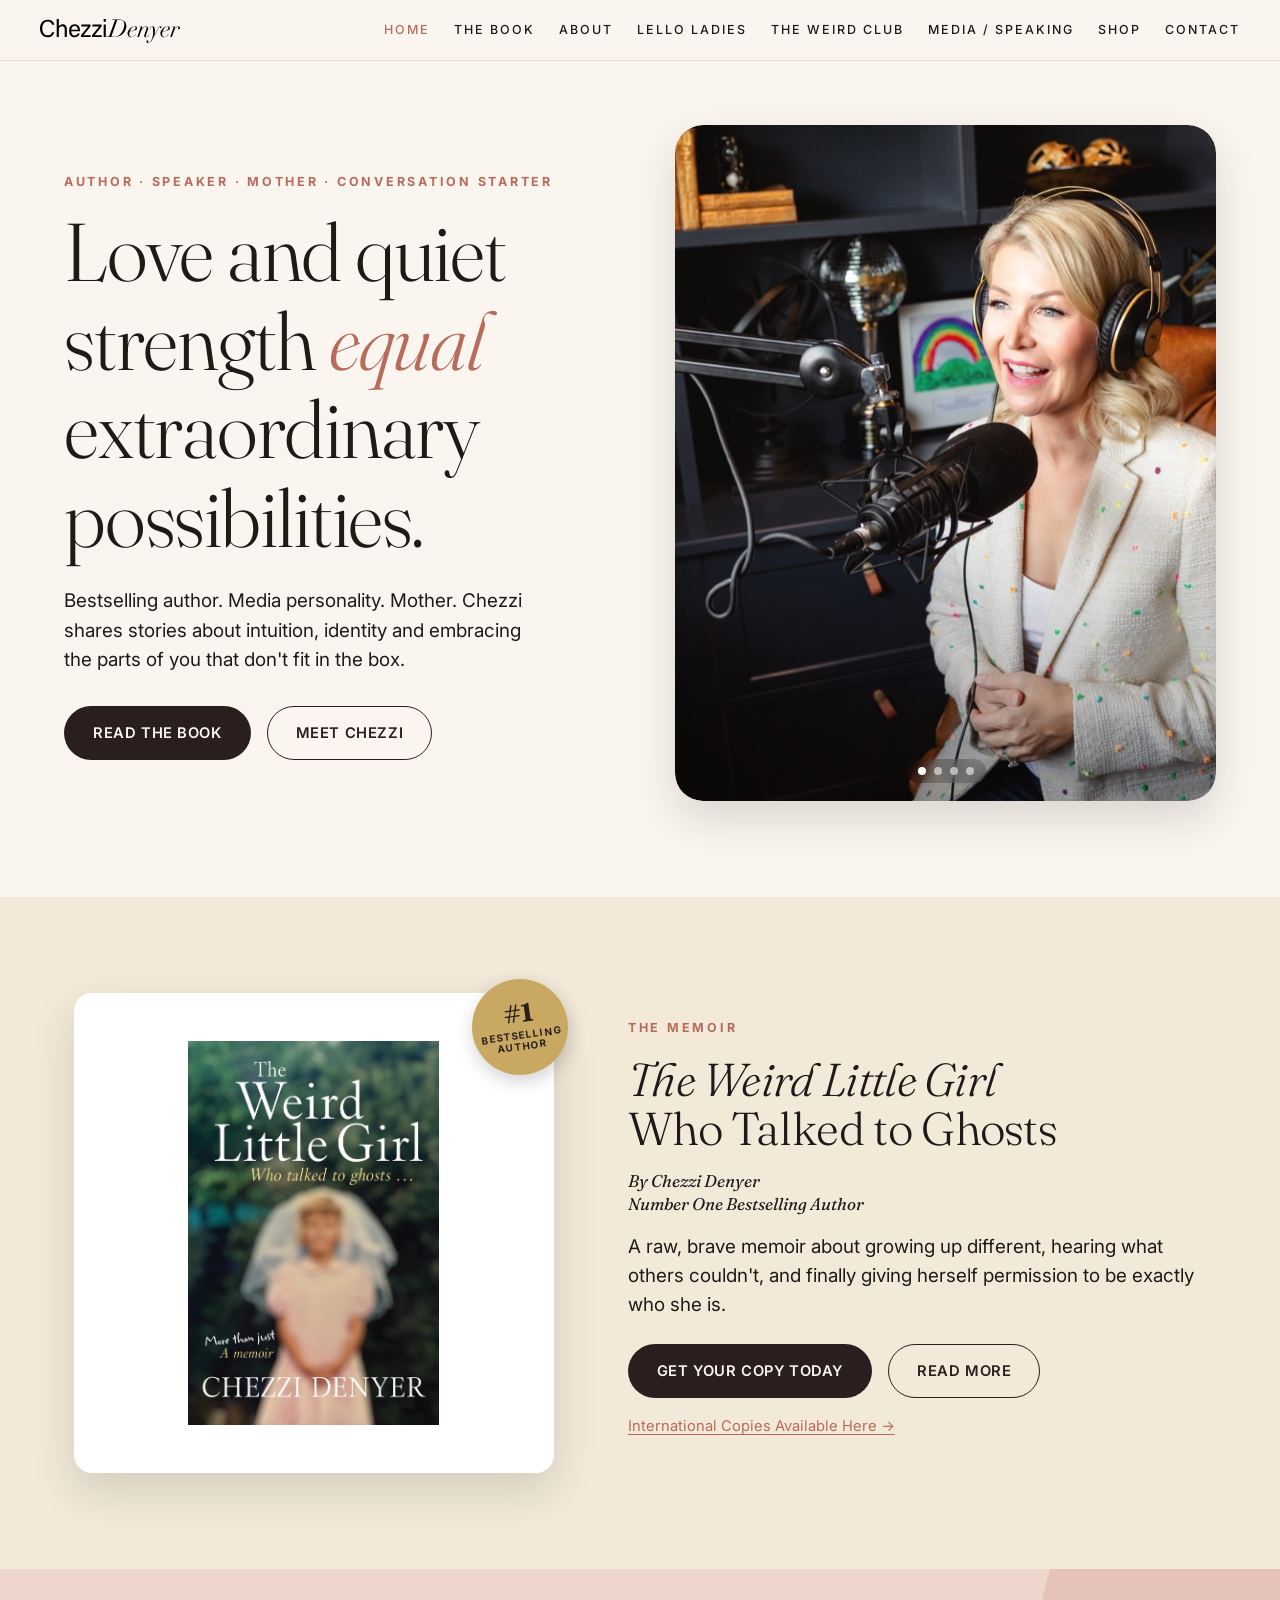
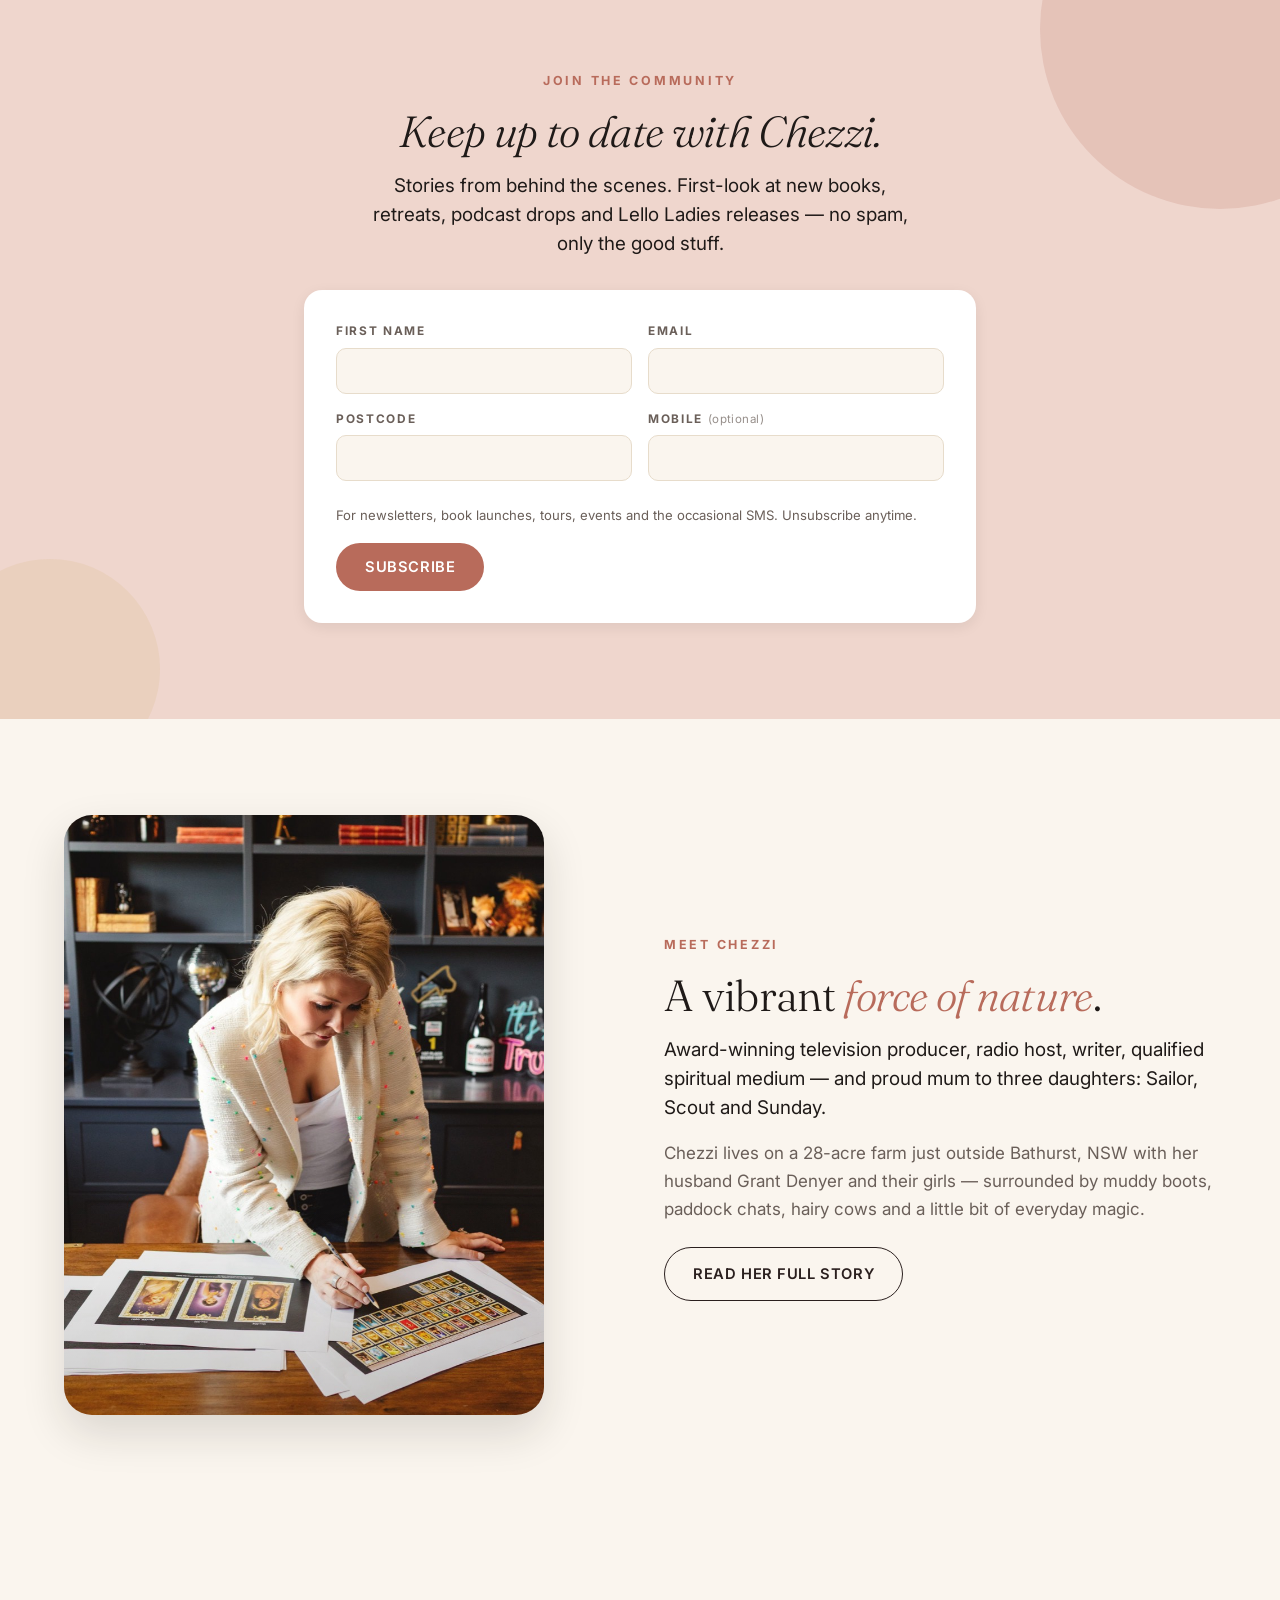
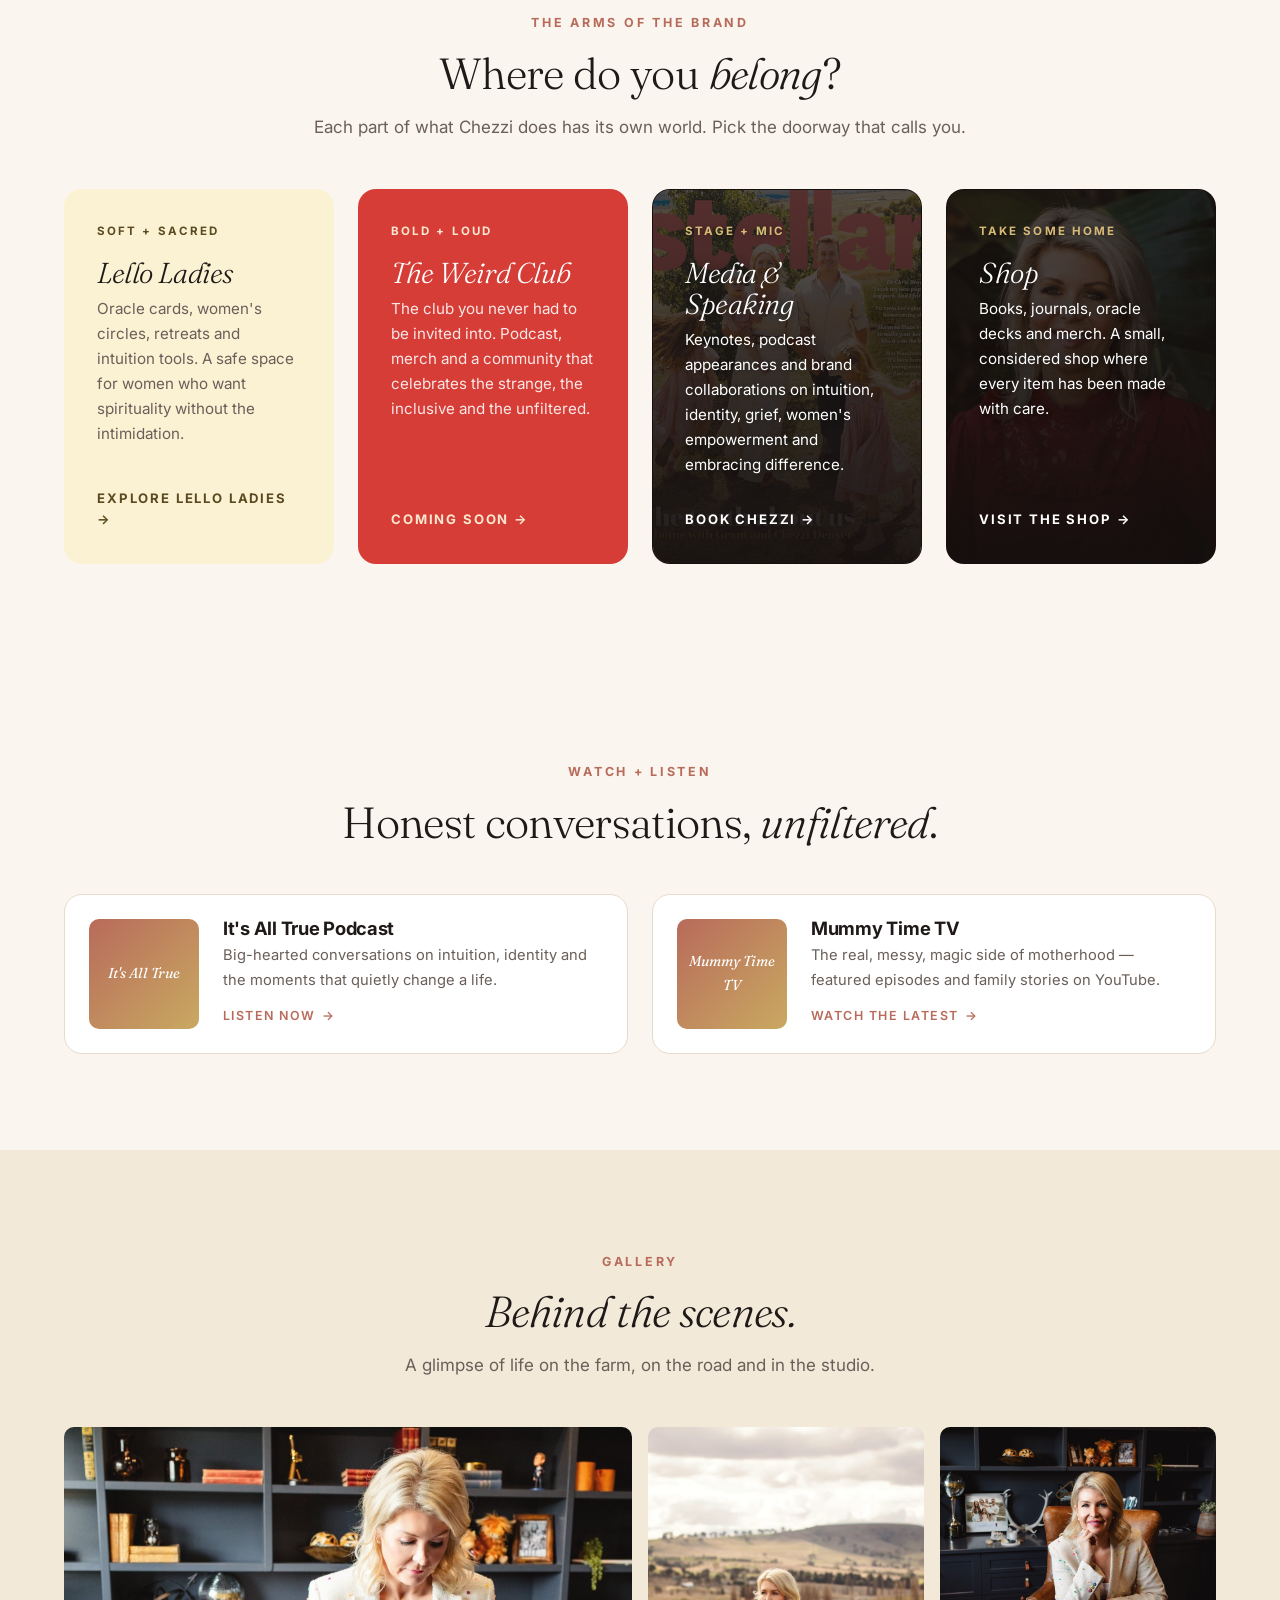
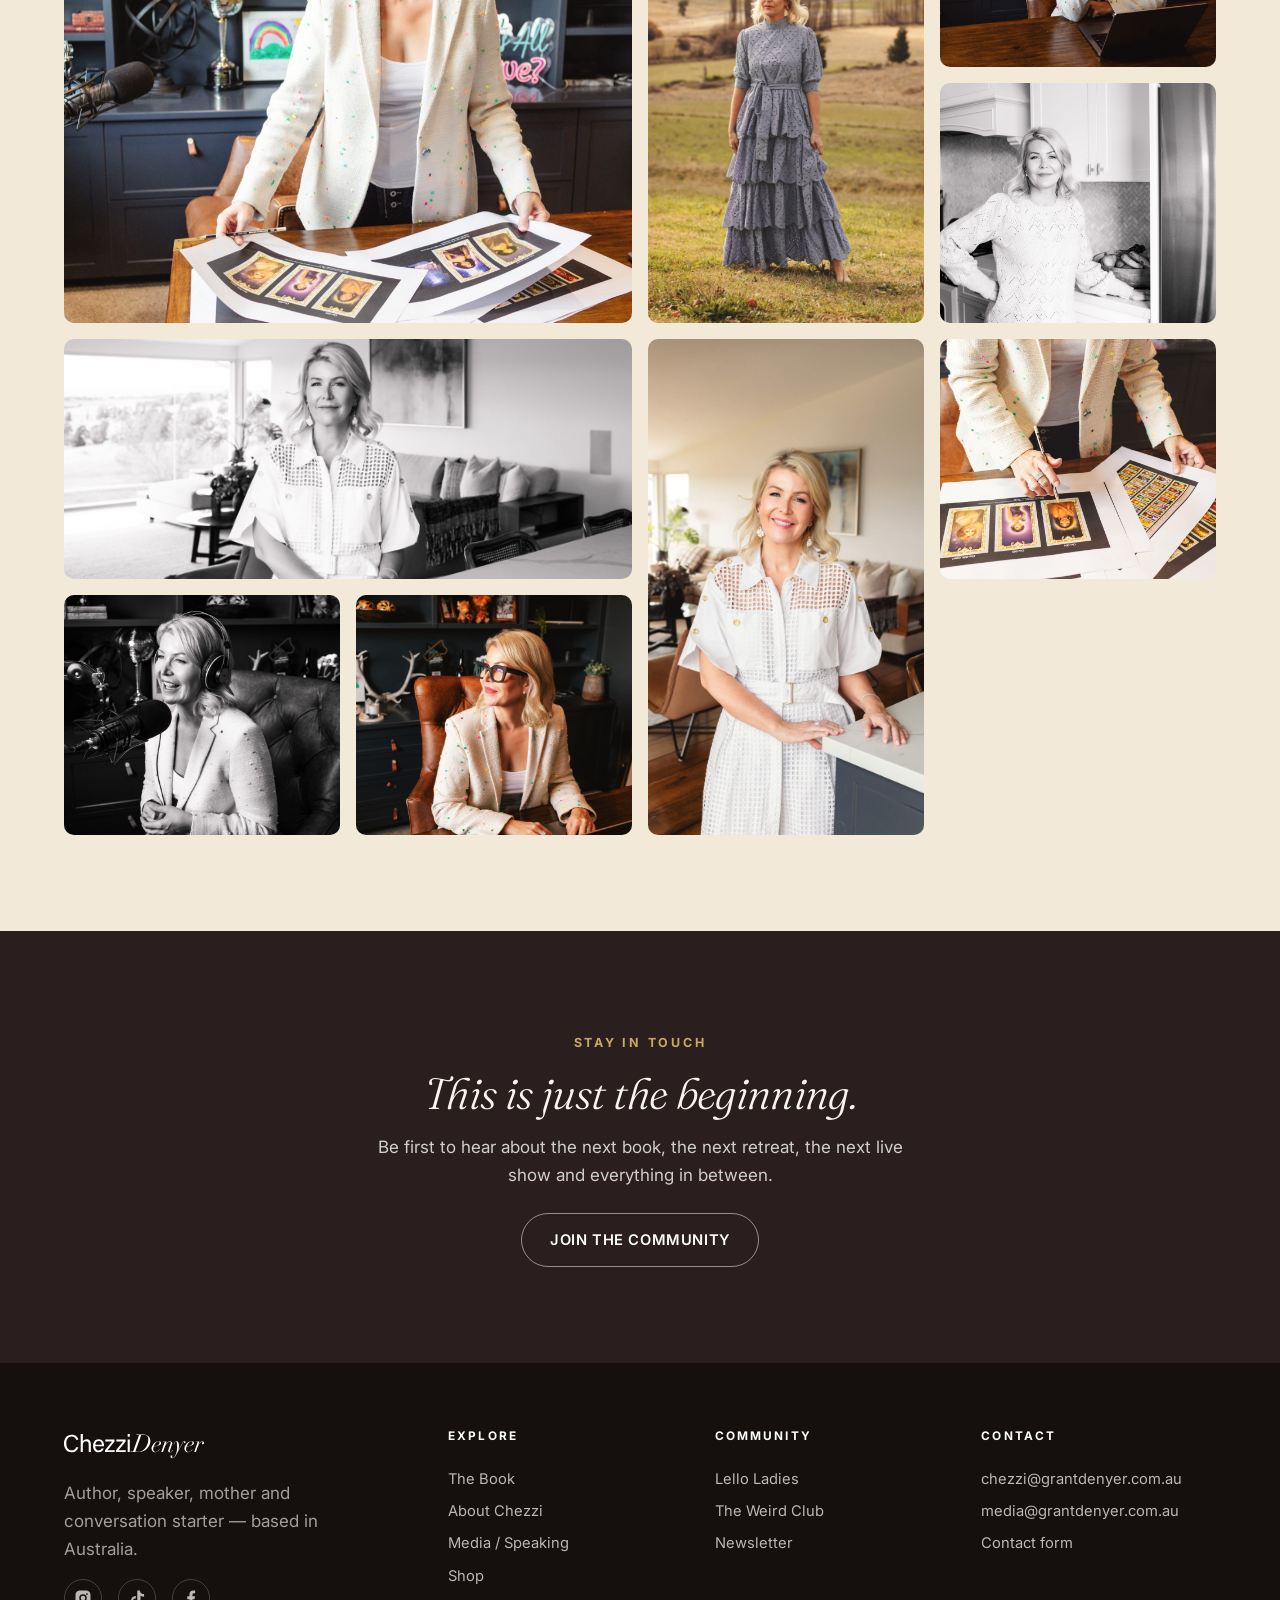
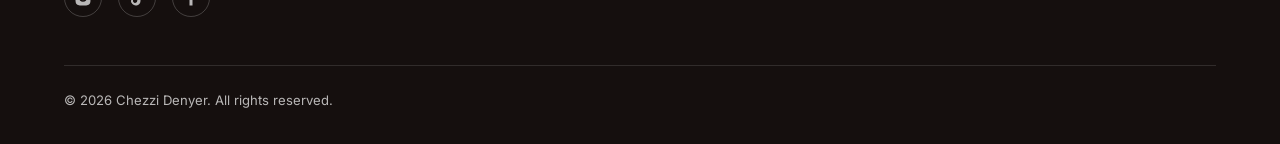
==== commit b8e7498c: "fix: arm-card contrast (source-order bug) + book #1 sticker + tighter author lines + real socials + " ====
--- a/index.html
+++ b/index.html
@@ -74,13 +74,13 @@
     <div>
       <div class="book-cover">
         <img src="media-library/Chezzi-Denyer-24.jpg" alt="The Weird Little Girl — Who Talked to Ghosts. A memoir by Chezzi Denyer.">
+        <span class="book-cover__badge"><strong>#1</strong>Bestselling<br>Author</span>
       </div>
     </div>
     <div class="book-copy">
       <span class="eyebrow">The Memoir</span>
       <h2><em>The Weird Little Girl</em><br>Who Talked to Ghosts</h2>
-      <p class="author">By Chezzi Denyer</p>
-      <span class="author-tag">Number One Bestselling Author</span>
+      <p class="author">By Chezzi Denyer<br>Number One Bestselling Author</p>
       <p class="lead">A raw, brave memoir about growing up different, hearing what others couldn't, and finally giving herself permission to be exactly who she is.</p>
       <div class="actions">
         <a href="https://www.booktopia.com.au/" target="_blank" rel="noopener" class="btn btn-primary">Get your copy today</a>
@@ -260,10 +260,9 @@
         </a>
         <p style="margin-top: var(--s-3); color: rgba(255,255,255,0.6); max-width: 320px;">Author, speaker, mother and conversation starter — based in Australia.</p>
         <div class="social">
-          <a href="#" aria-label="Instagram"><svg viewBox="0 0 24 24" aria-hidden="true"><path d="M12 2c2.717 0 3.056.01 4.122.06 1.065.05 1.79.217 2.428.465.66.254 1.216.598 1.772 1.153a4.908 4.908 0 0 1 1.153 1.772c.247.637.415 1.363.465 2.428.047 1.066.06 1.405.06 4.122 0 2.717-.01 3.056-.06 4.122-.05 1.065-.218 1.79-.465 2.428a4.883 4.883 0 0 1-1.153 1.772 4.915 4.915 0 0 1-1.772 1.153c-.637.247-1.363.415-2.428.465-1.066.047-1.405.06-4.122.06-2.717 0-3.056-.01-4.122-.06-1.065-.05-1.79-.218-2.428-.465a4.89 4.89 0 0 1-1.772-1.153 4.904 4.904 0 0 1-1.153-1.772c-.248-.637-.415-1.363-.465-2.428C2.013 15.056 2 14.717 2 12c0-2.717.01-3.056.06-4.122.05-1.066.217-1.79.465-2.428.254-.66.598-1.216 1.153-1.772A4.897 4.897 0 0 1 5.45 2.525c.638-.248 1.362-.415 2.428-.465C8.944 2.013 9.283 2 12 2zm0 5a5 5 0 1 0 0 10 5 5 0 0 0 0-10zm6.5-.25a1.25 1.25 0 0 0-2.5 0 1.25 1.25 0 0 0 2.5 0zM12 9a3 3 0 1 1 0 6 3 3 0 0 1 0-6z" /></svg></a>
-          <a href="#" aria-label="TikTok"><svg viewBox="0 0 24 24" aria-hidden="true"><path d="M19.59 6.69a4.83 4.83 0 0 1-3.77-4.25V2h-3.45v13.67a2.89 2.89 0 0 1-5.2 1.74 2.89 2.89 0 0 1 2.31-4.64 2.93 2.93 0 0 1 .88.13V9.4a6.84 6.84 0 0 0-1-.05A6.33 6.33 0 0 0 5.8 20.1a6.34 6.34 0 0 0 10.86-4.43V8.84a8.16 8.16 0 0 0 4.77 1.52V6.69h-1.84z" /></svg></a>
-          <a href="#" aria-label="YouTube"><svg viewBox="0 0 24 24" aria-hidden="true"><path d="M21.582 6.186a2.506 2.506 0 0 0-1.768-1.768C18.254 4 12 4 12 4s-6.254 0-7.814.418a2.506 2.506 0 0 0-1.768 1.768C2 7.746 2 12 2 12s0 4.254.418 5.814a2.506 2.506 0 0 0 1.768 1.768C5.746 20 12 20 12 20s6.254 0 7.814-.418a2.506 2.506 0 0 0 1.768-1.768C22 16.254 22 12 22 12s0-4.254-.418-5.814zM10 15.464V8.536L16 12l-6 3.464z" /></svg></a>
-          <a href="#" aria-label="Facebook"><svg viewBox="0 0 24 24" aria-hidden="true"><path d="M14 13.5h2.5l1-4H14v-2c0-1.03 0-2 2-2h1.5V2.14c-.326-.043-1.557-.14-2.857-.14C11.928 2 10 3.657 10 6.7v2.8H7v4h3V22h4v-8.5z" /></svg></a>
+          <a href="https://www.instagram.com/chezzidenyer/" target="_blank" rel="noopener noreferrer" aria-label="Instagram"><svg viewBox="0 0 24 24" aria-hidden="true"><path d="M12 2c2.717 0 3.056.01 4.122.06 1.065.05 1.79.217 2.428.465.66.254 1.216.598 1.772 1.153a4.908 4.908 0 0 1 1.153 1.772c.247.637.415 1.363.465 2.428.047 1.066.06 1.405.06 4.122 0 2.717-.01 3.056-.06 4.122-.05 1.065-.218 1.79-.465 2.428a4.883 4.883 0 0 1-1.153 1.772 4.915 4.915 0 0 1-1.772 1.153c-.637.247-1.363.415-2.428.465-1.066.047-1.405.06-4.122.06-2.717 0-3.056-.01-4.122-.06-1.065-.05-1.79-.218-2.428-.465a4.89 4.89 0 0 1-1.772-1.153 4.904 4.904 0 0 1-1.153-1.772c-.248-.637-.415-1.363-.465-2.428C2.013 15.056 2 14.717 2 12c0-2.717.01-3.056.06-4.122.05-1.066.217-1.79.465-2.428.254-.66.598-1.216 1.153-1.772A4.897 4.897 0 0 1 5.45 2.525c.638-.248 1.362-.415 2.428-.465C8.944 2.013 9.283 2 12 2zm0 5a5 5 0 1 0 0 10 5 5 0 0 0 0-10zm6.5-.25a1.25 1.25 0 0 0-2.5 0 1.25 1.25 0 0 0 2.5 0zM12 9a3 3 0 1 1 0 6 3 3 0 0 1 0-6z" /></svg></a>
+          <a href="https://www.tiktok.com/@chezzidenyer" target="_blank" rel="noopener noreferrer" aria-label="TikTok"><svg viewBox="0 0 24 24" aria-hidden="true"><path d="M19.59 6.69a4.83 4.83 0 0 1-3.77-4.25V2h-3.45v13.67a2.89 2.89 0 0 1-5.2 1.74 2.89 2.89 0 0 1 2.31-4.64 2.93 2.93 0 0 1 .88.13V9.4a6.84 6.84 0 0 0-1-.05A6.33 6.33 0 0 0 5.8 20.1a6.34 6.34 0 0 0 10.86-4.43V8.84a8.16 8.16 0 0 0 4.77 1.52V6.69h-1.84z" /></svg></a>
+          <a href="https://web.facebook.com/thechezzidiaries/" target="_blank" rel="noopener noreferrer" aria-label="Facebook"><svg viewBox="0 0 24 24" aria-hidden="true"><path d="M14 13.5h2.5l1-4H14v-2c0-1.03 0-2 2-2h1.5V2.14c-.326-.043-1.557-.14-2.857-.14C11.928 2 10 3.657 10 6.7v2.8H7v4h3V22h4v-8.5z" /></svg></a>
         </div>
       </div>
       <div>
@@ -288,7 +287,7 @@
     </div>
     <div class="legal">
       <span>&copy; 2026 Chezzi Denyer. All rights reserved.</span>
-      <span>Built with care.</span>
+
     </div>
   </div>
 </footer>
--- a/styles.css
+++ b/styles.css
@@ -347,14 +347,40 @@
   color: var(--accent);
   margin-top: -8px; margin-bottom: var(--s-3);
 }
-.book-copy .author { font-style: italic; font-family: var(--display); color: var(--text-color); margin-bottom: var(--s-2); }
-.book-copy .author-tag {
-  display: inline-block;
-  background: var(--primary); color: var(--bg);
-  font-family: var(--body); font-size: 0.72rem; font-weight: 700;
-  letter-spacing: 0.16em; text-transform: uppercase;
-  padding: 6px 12px; border-radius: 999px;
+.book-copy .author {
+  font-style: italic; font-family: var(--display);
+  color: var(--text-color);
+  line-height: 1.35;            /* tight two-line stack: "By Chezzi Denyer" / "Number One Bestselling Author" */
   margin-bottom: var(--s-3);
+}
+
+/* Circular "#1 Bestselling Author" seal — sticker on the book cover corner.
+   Gold seal with dark text, slight rotation for that book-sticker feel. */
+.book-cover__badge {
+  position: absolute;
+  top: -14px; right: -14px;
+  width: 96px; height: 96px;
+  border-radius: 50%;
+  background: var(--secondary);
+  color: var(--primary);
+  display: flex; flex-direction: column;
+  align-items: center; justify-content: center;
+  text-align: center;
+  font-family: var(--body);
+  font-size: 0.62rem; font-weight: 700;
+  letter-spacing: 0.12em; text-transform: uppercase;
+  line-height: 1.15;
+  transform: rotate(-8deg);
+  box-shadow: 0 6px 18px rgba(0,0,0,0.18);
+  z-index: 2;
+}
+.book-cover__badge strong {
+  display: block;
+  font-family: var(--display);
+  font-size: 1.6rem; font-weight: 700;
+  letter-spacing: 0;
+  line-height: 1;
+  margin-bottom: 3px;
 }
 .book-copy .actions { display: flex; flex-wrap: wrap; gap: var(--s-3); margin-top: var(--s-4); }
 .book-copy .intl-link {
@@ -469,20 +495,13 @@
   transition: opacity .25s ease, transform .25s ease;
 }
 .arm-card:hover .arm-card__bg { opacity: 0.8; transform: scale(1.04); }
-.arm-card--with-image { color: #fff; background: var(--primary-dark); border-color: transparent; }
-.arm-card--with-image::after {
-  content: ""; position: absolute; inset: 0; z-index: -1;
-  background: linear-gradient(180deg, rgba(20,15,14,0.55) 0%, rgba(20,15,14,0.92) 100%);
-}
-.arm-card--with-image h3, .arm-card--with-image .arm-cta { color: #fff; }
-.arm-card--with-image .arm-eyebrow { color: var(--secondary-hover); text-shadow: 0 1px 6px rgba(0,0,0,0.4); }
-.arm-card--with-image p { color: #fff; text-shadow: 0 1px 8px rgba(0,0,0,0.5); }
-.arm-card--with-image h3 { text-shadow: 0 1px 10px rgba(0,0,0,0.55); }
 .arm-card:hover {
   transform: translateY(-4px);
   box-shadow: var(--shadow-md);
   border-color: var(--accent);
 }
+/* Base sub-element styles — modifier rules below override these via source order
+   (modifiers have equal specificity, so they must appear AFTER to win). */
 .arm-card .arm-eyebrow {
   font-size: 0.72rem; font-weight: 700; letter-spacing: 0.18em; text-transform: uppercase;
   color: var(--accent);
@@ -499,6 +518,18 @@
   color: var(--primary);
 }
 .arm-card .arm-cta::after { content: " →"; }
+
+/* Modifier: image-bg cards (Media & Speaking, Shop). Must come AFTER base sub-rules
+   above — equal specificity, source order wins. */
+.arm-card--with-image { color: #fff; background: var(--primary-dark); border-color: transparent; }
+.arm-card--with-image::after {
+  content: ""; position: absolute; inset: 0; z-index: -1;
+  background: linear-gradient(180deg, rgba(20,15,14,0.55) 0%, rgba(20,15,14,0.92) 100%);
+}
+.arm-card--with-image h3, .arm-card--with-image .arm-cta { color: #fff; }
+.arm-card--with-image .arm-eyebrow { color: var(--secondary-hover); text-shadow: 0 1px 6px rgba(0,0,0,0.4); }
+.arm-card--with-image p { color: #fff; text-shadow: 0 1px 8px rgba(0,0,0,0.5); }
+.arm-card--with-image h3 { text-shadow: 0 1px 10px rgba(0,0,0,0.55); }
 
 .arm-card--lello { background: var(--lello-bg); border-color: transparent; }
 .arm-card--lello .arm-eyebrow, .arm-card--lello .arm-cta { color: var(--lello-ink); }
@@ -541,6 +572,7 @@
   text-align: center;
 }
 .cta-band h2 { color: var(--bg); font-style: italic; font-weight: 300; }
+.page--lello .cta-band h2 em { color: inherit; }  /* Beat the (0,1,2) .page--lello h2 em rule — em on the dark CTA band must read cream, not muddy olive */
 .cta-band p { color: rgba(255,255,255,0.78); max-width: 540px; margin: 0 auto var(--s-4); }
 .cta-band .btn-ghost-light:hover { background: #fff; color: var(--primary); border-color: #fff; }
 
